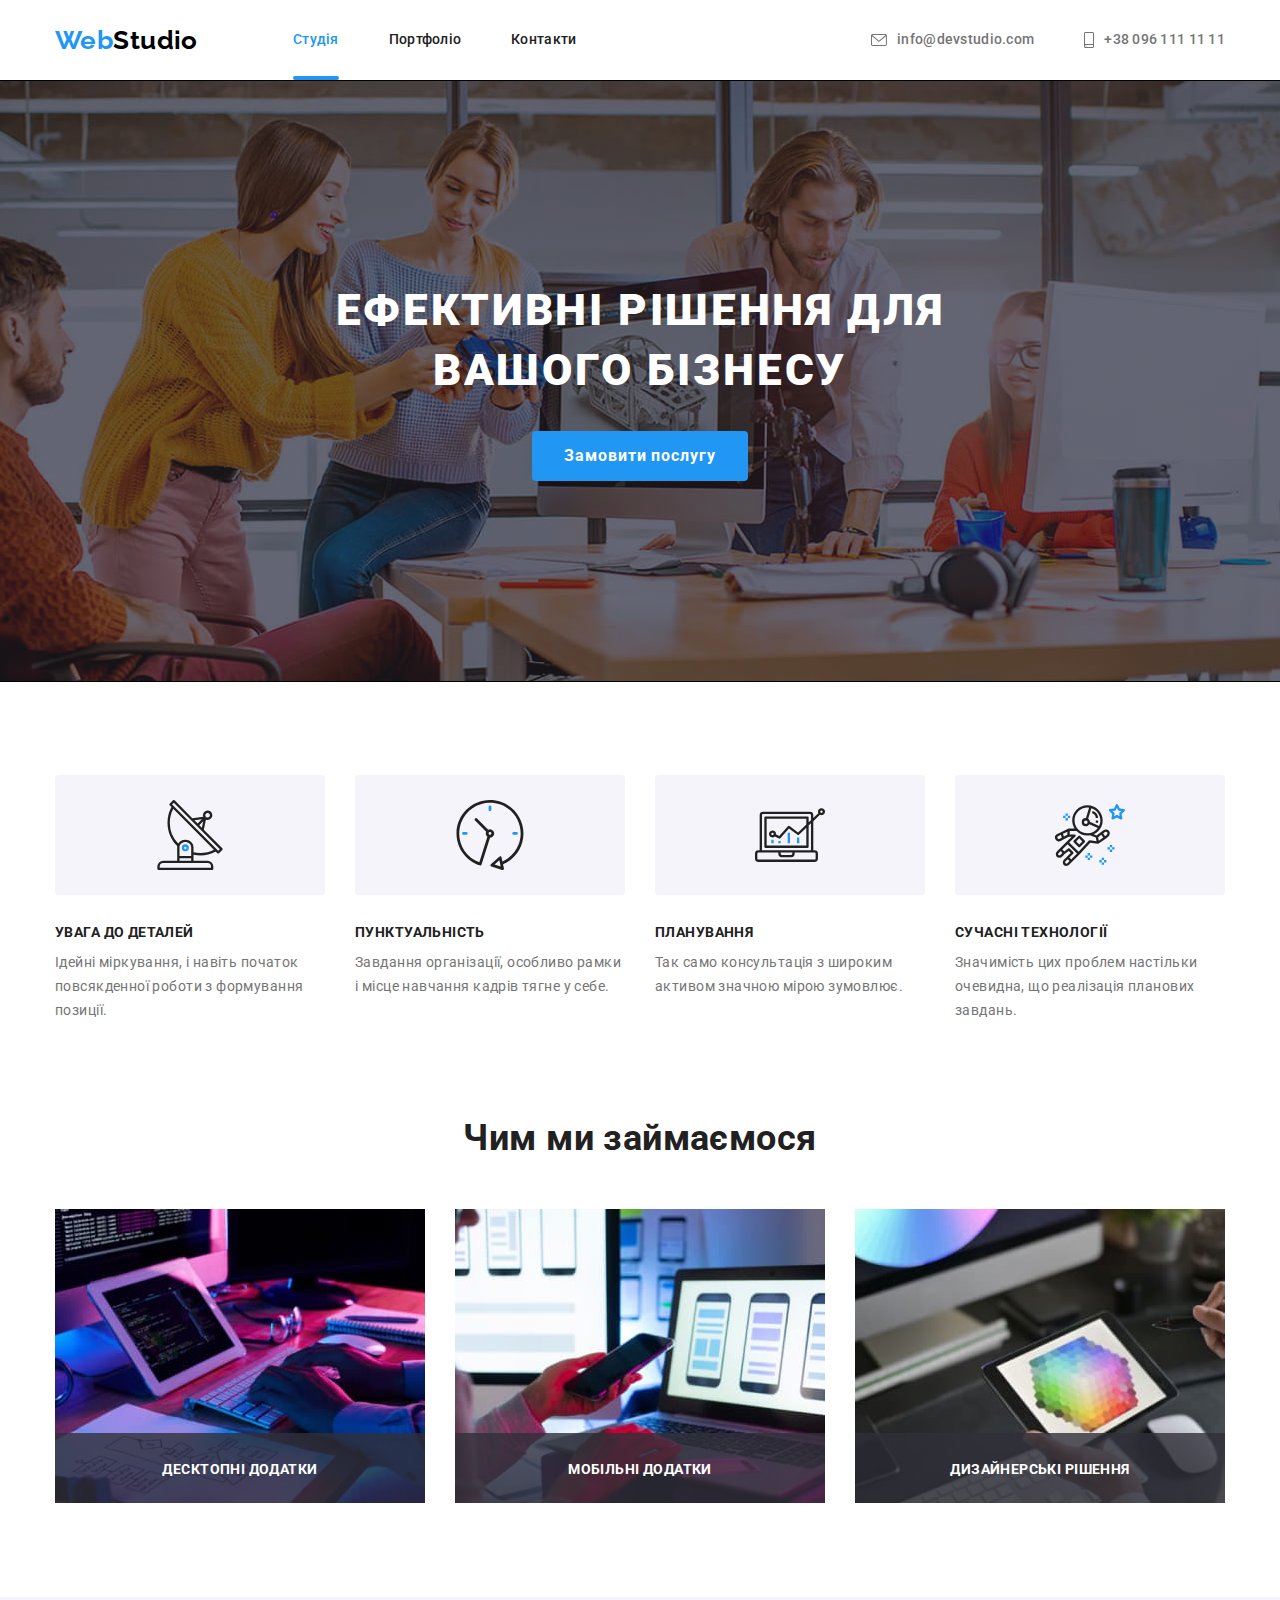
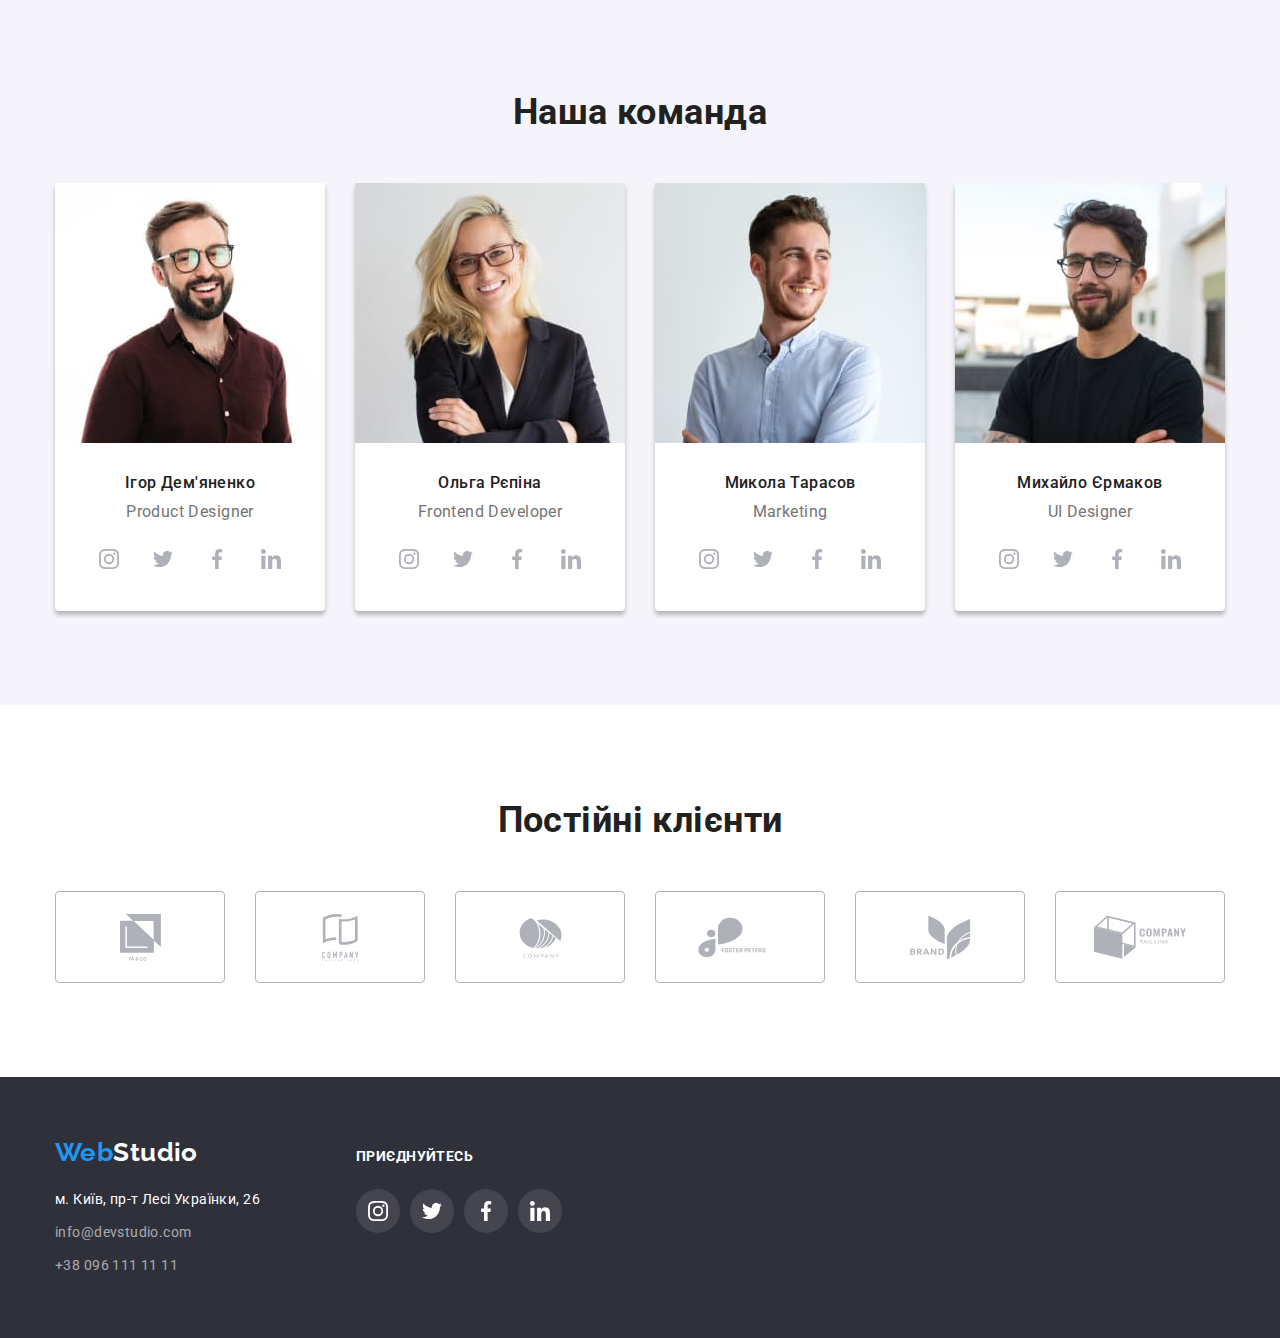
==== index.html @ d61163e3 "new work" ====
<!DOCTYPE html>
<html lang="en">
  <head>
    <meta charset="UTF-8" />
    <meta http-equiv="X-UA-Compatible" content="IE=edge" />
    <meta name="viewport" content="width=device-width, initial-scale=1.0" />
    <title>WebStudio</title>
    <link rel="preconnect" href="https://fonts.googleapis.com" />
    <link rel="preconnect" href="https://fonts.gstatic.com" crossorigin />
    <link
      href="https://fonts.googleapis.com/css2?family=Raleway:wght@700&family=Roboto:wght@400;500;700;900&display=swap"
      rel="stylesheet"
    />
    <link
      rel="stylesheet"
      href="https://cdnjs.cloudflare.com/ajax/libs/modern-normalize/1.1.0/modern-normalize.min.css"
    />
    <link rel="stylesheet" href="./css/styles.css" />
  </head>
  <body class="page">
    <header class="page-header section">
      <div class="container main-page">
        <nav class="main-page">
          <a href="./index.html" class="main-logo"
            >Web<span class="logo">Studio</span></a
          >
          <ul class="site-nav list">
            <li class="nav-item">
              <a href="./index.html" class="link current">Студія</a>
            </li>
            <li class="nav-item">
              <a href="./portfolio.html" class="link">Портфоліо</a>
            </li>
            <li class="nav-item"><a href="" class="link">Контакти</a></li>
          </ul>
        </nav>
        <ul class="nav__item list">
          <li class="nav-item">
            <a href="mailto:info@devstudio.com" class="link nav-hover">
              <svg class="icon-nav" width="16px" height="12px">
                <use href="./images/symbol-defs.svg#icon-envelope"></use></svg
              >info@devstudio.com</a
            >
          </li>
          <li class="nav-item">
            <a href="tel:+380961111111" class="link nav-hover"
              ><svg class="icon-nav" width="10px" height="16px">
                <use href="./images/symbol-defs.svg#icon-smartphone"></use>
              </svg>
              +38 096 111 11 11</a
            >
          </li>
        </ul>
      </div>
    </header>

    <main>
      <section class="decision section">
        <div class="container">
          <h1 class="decision-title list">
            Ефективні рішення для вашого бізнесу
          </h1>
          <button type="button" class="button" data-modal-open>
            Замовити послугу
          </button>
        </div>
        <div class="decision-backdrop is-hidden" data-modal>
          <div class="decision-modal">
            <button type="button" class="decision-btn" data-modal-close>
              <svg
                xmlns="http://www.w3.org/2000/svg"
                width="18"
                height="18"
                fill="none"
              >
                <path
                  fill="#000"
                  d="M15 4.108 13.892 3 9.5 7.392 5.108 3 4 4.108 8.392 8.5 4 12.892 5.108 14 9.5 9.608 13.892 14 15 12.892 10.608 8.5 15 4.108Z"
                />
              </svg>
            </button>
          </div>
        </div>
      </section>

      <section class="section features">
        <div class="container">
          <!--прихований заголовок-->
          <h2 class="features-none">Особливості</h2>
          <ul class="feat-list list">
            <li class="features-item">
              <div class="feat-for-svg">
                <svg class="for-svg">
                  <use href="./images/symbol-defs.svg#icon-antenna"></use>
                </svg>
              </div>
              <h3 class="title">УВАГА ДО ДЕТАЛЕЙ</h3>
              <p class="list">
                Ідейні міркування, і навіть початок повсякденної роботи з
                формування позиції.
              </p>
            </li>
            <li class="features-item">
              <div class="feat-for-svg">
                <svg width="70px" height="70px">
                  <use href="./images/symbol-defs.svg#icon-clock"></use>
                </svg>
              </div>
              <h3 class="title">ПУНКТУАЛЬНІСТЬ</h3>
              <p class="list">
                Завдання організації, особливо рамки і місце навчання кадрів
                тягне у себе.
              </p>
            </li>
            <li class="features-item">
              <div class="feat-for-svg">
                <svg width="70px" height="70px">
                  <use href="./images/symbol-defs.svg#icon-diagram"></use>
                </svg>
              </div>
              <h3 class="title">ПЛАНУВАННЯ</h3>
              <p class="list">
                Так само консультація з широким активом значною мірою зумовлює.
              </p>
            </li>
            <li class="features-item">
              <div class="feat-for-svg">
                <svg width="70px" height="70px">
                  <use href="./images/symbol-defs.svg#icon-astronaut"></use>
                </svg>
              </div>
              <h3 class="title">СУЧАСНІ ТЕХНОЛОГІЇ</h3>
              <p class="list">
                Значимість цих проблем настільки очевидна, що реалізація
                планових завдань.
              </p>
            </li>
          </ul>
        </div>
      </section>

      <section class="section">
        <div class="container">
          <h2 class="section-title">Чим ми займаємося</h2>
          <ul class="examples list">
            <li class="examples-item">
              <div class="examples-card">
                <img
                  class="block"
                  src="./images/projectdesign.jpg"
                  alt="верстка сайту на планшеті та комп'ютері"
                  width="370"
                />
                <div class="example-deskr">
                  <p class="example-texts list">десктопні додатки</p>
                </div>
              </div>
            </li>
            <li class="examples-item">
              <div class="examples-card">
                <img
                  class="block"
                  src="./images/adaptdesign.jpg"
                  alt="телефон та ноутбук з проєктом дизайну"
                  width="370"
                />
                <div class="example-deskr">
                  <p class="example-texts list">мобільні додатки</p>
                </div>
              </div>
            </li>
            <li class="examples-item">
              <div class="examples-card">
                <img
                  class="block"
                  src="./images/colorscheme.jpg"
                  alt="планшет з кольоровою гамою"
                  width="370"
                />
                <div class="example-deskr">
                  <p class="example-texts list">дизайнерські рішення</p>
                </div>
              </div>
            </li>
          </ul>
        </div>
      </section>

      <section class="section stuff">
        <div class="container">
          <h2 class="section-title">Наша команда</h2>
          <ul class="stuff-list list">
            <li class="stuff-element">
              <img
                class="block"
                src="./images/productdesigner.jpg"
                alt="Чоловік Product Designer"
                width="270"
              />
              <h3 class="team-member">Ігор Дем'яненко</h3>
              <p class="portfolio-card">Product Designer</p>
              <ul class="actions list">
                <li class="actions-item">
                  <a
                    href="#"
                    target="_blank"
                    rel="noreferrer noopener"
                    class="network"
                  >
                    <svg class="network-icon for-hover">
                      <use href="./images/symbol-defs.svg#icon-instagram"></use>
                    </svg>
                  </a>
                </li>
                <li class="actions-item">
                  <a
                    href="#"
                    target="_blank"
                    rel="noreferrer noopener"
                    class="network"
                  >
                    <svg class="network-icon for-hover">
                      <use href="./images/symbol-defs.svg#icon-twitter"></use>
                    </svg>
                  </a>
                </li>
                <li class="actions-item">
                  <a
                    href="#"
                    target="_blank"
                    rel="noreferrer noopener"
                    class="network"
                  >
                    <svg class="network-icon for-hover">
                      <use href="./images/symbol-defs.svg#icon-facebook"></use>
                    </svg>
                  </a>
                </li>
                <li class="actions-item">
                  <a
                    href="#"
                    target="_blank"
                    rel="noreferrer noopener"
                    class="network"
                  >
                    <svg class="network-icon for-hover">
                      <use href="./images/symbol-defs.svg#icon-linkedin"></use>
                    </svg>
                  </a>
                </li>
              </ul>
            </li>
            <li class="stuff-element">
              <img
                class="block"
                src="./images/frontenddeveloper.jpg"
                alt="Жінка Frontend Developer"
                width="270"
              />
              <h3 class="team-member">Ольга Рєпіна</h3>
              <p class="portfolio-card">Frontend Developer</p>
              <ul class="actions list">
                <li class="actions-item">
                  <a
                    href="#"
                    target="_blank"
                    rel="noreferrer noopener"
                    class="network"
                  >
                    <svg class="network-icon for-hover">
                      <use href="./images/symbol-defs.svg#icon-instagram"></use>
                    </svg>
                  </a>
                </li>
                <li class="actions-item">
                  <a
                    href="#"
                    target="_blank"
                    rel="noreferrer noopener"
                    class="network"
                  >
                    <svg class="network-icon for-hover">
                      <use href="./images/symbol-defs.svg#icon-twitter"></use>
                    </svg>
                  </a>
                </li>
                <li class="actions-item">
                  <a
                    href="#"
                    target="_blank"
                    rel="noreferrer noopener"
                    class="network"
                  >
                    <svg class="network-icon for-hover">
                      <use href="./images/symbol-defs.svg#icon-facebook"></use>
                    </svg>
                  </a>
                </li>
                <li class="actions-item">
                  <a
                    href="#"
                    target="_blank"
                    rel="noreferrer noopener"
                    class="network"
                  >
                    <svg class="network-icon for-hover">
                      <use href="./images/symbol-defs.svg#icon-linkedin"></use>
                    </svg>
                  </a>
                </li>
              </ul>
            </li>
            <li class="stuff-element">
              <img
                class="block"
                src="./images/marketing.jpg"
                alt="Чоловік Marketing"
                width="270"
              />
              <h3 class="team-member">Микола Тарасов</h3>
              <p class="portfolio-card">Marketing</p>
              <ul class="actions list">
                <li class="actions-item">
                  <a
                    href="#"
                    target="_blank"
                    rel="noreferrer noopener"
                    class="network"
                  >
                    <svg class="network-icon for-hover">
                      <use href="./images/symbol-defs.svg#icon-instagram"></use>
                    </svg>
                  </a>
                </li>
                <li class="actions-item">
                  <a
                    href="#"
                    target="_blank"
                    rel="noreferrer noopener"
                    class="network"
                  >
                    <svg class="network-icon for-hover">
                      <use href="./images/symbol-defs.svg#icon-twitter"></use>
                    </svg>
                  </a>
                </li>
                <li class="actions-item">
                  <a
                    href="#"
                    target="_blank"
                    rel="noreferrer noopener"
                    class="network"
                  >
                    <svg class="network-icon for-hover">
                      <use href="./images/symbol-defs.svg#icon-facebook"></use>
                    </svg>
                  </a>
                </li>
                <li class="actions-item">
                  <a
                    href="#"
                    target="_blank"
                    rel="noreferrer noopener"
                    class="network"
                  >
                    <svg class="network-icon for-hover">
                      <use href="./images/symbol-defs.svg#icon-linkedin"></use>
                    </svg>
                  </a>
                </li>
              </ul>
            </li>
            <li class="stuff-element">
              <img
                class="block"
                src="./images/designer.jpg"
                alt="Чоловік UI Designer"
                width="270"
              />
              <h3 class="team-member">Михайло Єрмаков</h3>
              <p class="portfolio-card">UI Designer</p>
              <ul class="actions list">
                <li class="actions-item">
                  <a
                    href="#"
                    target="_blank"
                    rel="noreferrer noopener"
                    class="network"
                  >
                    <svg class="network-icon for-hover">
                      <use href="./images/symbol-defs.svg#icon-instagram"></use>
                    </svg>
                  </a>
                </li>
                <li class="actions-item">
                  <a
                    href="#"
                    target="_blank"
                    rel="noreferrer noopener"
                    class="network"
                  >
                    <svg class="network-icon for-hover">
                      <use href="./images/symbol-defs.svg#icon-twitter"></use>
                    </svg>
                  </a>
                </li>
                <li class="actions-item">
                  <a
                    href="#"
                    target="_blank"
                    rel="noreferrer noopener"
                    class="network"
                  >
                    <svg class="network-icon for-hover">
                      <use href="./images/symbol-defs.svg#icon-facebook"></use>
                    </svg>
                  </a>
                </li>
                <li class="actions-item">
                  <a
                    href="#"
                    target="_blank"
                    rel="noreferrer noopener"
                    class="network"
                  >
                    <svg class="network-icon for-hover">
                      <use href="./images/symbol-defs.svg#icon-linkedin"></use>
                    </svg>
                  </a>
                </li>
              </ul>
            </li>
          </ul>
        </div>
      </section>

      <section class="section">
        <div class="container">
          <h2 class="section-title">Постійні клієнти</h2>
          <ul class="customers list">
            <li class="logo-item">
              <a
                href="#"
                target="_blank"
                rel="noreferrer noopener"
                class="link-customers"
              >
                <svg class="link-logo clients-hover" width="41" height="47">
                  <use href="./images/symbol-defs.svg#icon-yaandco"></use>
                </svg>
              </a>
            </li>
            <li class="logo-item">
              <a
                href="#"
                target="_blank"
                rel="noreferrer noopener"
                class="link-customers"
              >
                <svg class="link-logo clients-hover" width="41" height="47">
                  <use href="./images/symbol-defs.svg#icon-taglinehere"></use>
                </svg>
              </a>
            </li>
            <li class="logo-item">
              <a
                href="#"
                target="_blank"
                rel="noreferrer noopener"
                class="link-customers"
              >
                <svg class="link-logo clients-hover" width="43" height="41">
                  <use href="./images/symbol-defs.svg#icon-company"></use>
                </svg>
              </a>
            </li>
            <li class="logo-item">
              <a
                href="#"
                target="_blank"
                rel="noreferrer noopener"
                class="link-customers"
              >
                <svg class="link-logo clients-hover" width="84" height="41">
                  <use href="./images/symbol-defs.svg#icon-fosterpeters"></use>
                </svg>
              </a>
            </li>
            <li class="logo-item">
              <a
                href="#"
                target="_blank"
                rel="noreferrer noopener"
                class="link-customers"
              >
                <svg class="link-logo clients-hover" width="63" height="45">
                  <use href="./images/symbol-defs.svg#icon-brand"></use>
                </svg>
              </a>
            </li>
            <li class="logo-item">
              <a
                href="#"
                target="_blank"
                rel="noreferrer noopener"
                class="link-customers"
              >
                <svg class="link-logo clients-hover" width="94" height="44">
                  <use href="./images/symbol-defs.svg#icon-taglinecomp"></use>
                </svg>
              </a>
            </li>
          </ul>
        </div>
      </section>
    </main>

    <footer class="footer">
      <div class="container">
        <div class="footer-logo list">
          <div class="first-footer list">
            <div class="for-logotype">
              <a href="./index.html" class="main-logo foot-logo"
                >Web<span class="logo-footer">Studio</span></a
              >
            </div>
            <address>
              <ul class="last list">
                <li>
                  <a
                    href="https://goo.gl/maps/czEhLgPn86faWdk38"
                    target="_blank"
                    rel="noopener noreferrer"
                    class="footer-item"
                    >м. Київ, пр-т Лесі Українки, 26</a
                  >
                </li>
                <li>
                  <a href="mailto:info@devstudio.com" class="footer-address"
                    >info@devstudio.com</a
                  >
                </li>
                <li>
                  <a href="tel:+380961111111" class="footer-address"
                    >+38 096 111 11 11</a
                  >
                </li>
              </ul>
            </address>
          </div>
          <div class="join-us">
            <p class="join-in">приєднуйтесь</p>
            <ul class="footer-join list">
              <li class="actions-item">
                <a
                  href="#"
                  target="_blank"
                  rel="noreferrer noopener"
                  class="link-footer foot-hover"
                >
                  <svg class="network-icon">
                    <use href="./images/symbol-defs.svg#icon-instagram"></use>
                  </svg>
                </a>
              </li>
              <li class="actions-item">
                <a
                  href="#"
                  target="_blank"
                  rel="noreferrer noopener"
                  class="link-footer foot-hover"
                >
                  <svg class="network-icon">
                    <use href="./images/symbol-defs.svg#icon-twitter"></use>
                  </svg>
                </a>
              </li>
              <li class="actions-item">
                <a
                  href="#"
                  target="_blank"
                  rel="noreferrer noopener"
                  class="link-footer foot-hover"
                >
                  <svg class="network-icon">
                    <use href="./images/symbol-defs.svg#icon-facebook"></use>
                  </svg>
                </a>
              </li>
              <li class="actions-item">
                <a
                  href="#"
                  target="_blank"
                  rel="noreferrer noopener"
                  class="link-footer foot-hover"
                >
                  <svg class="network-icon">
                    <use href="./images/symbol-defs.svg#icon-linkedin"></use>
                  </svg>
                </a>
              </li>
            </ul>
          </div>
        </div>
      </div>
    </footer>
    <script src="./js/modal.js"></script>
  </body>
</html>
---- css/styles.css ----
/*колір основного тексту #757575 */
/*колір другорядного тесту #212121 */
/*білий #FFFFFF */
/*акцент синій #2196F3 */
/*імейл і номер в футері: color: rgba(255, 255, 255, 0.6);*/
/*колір основного фону #FFFFFF */
/*колір другорядного фону #F5F4FA */
/*колір сірого фону #2F303A */

:root {
    --primary-text-color: #757575;
    --title-text-color: #212121;
    --accent-color: #2196F3;
    --white-color: #FFFFFF;
    --adrress-color: rgba(255, 255, 255, 0.6);
    --tittle-background-color: #F5F4FA;
    --grey-background: #2F303A;
    --new-bgr: rgba(196, 196, 196, 1);

    --timing-function: cubic-bezier(0.4, 0, 0.2, 1);
    } 


.page {

    color: var(--primary-text-color);
    background-color: var(--white-color);
    font-family: Roboto, sans-serif;
    font-size: 14px;
    line-height: 1.71;
    letter-spacing: 0.03em;
}

.section {
    padding-bottom: 94px;
    padding-top: 94px;
}

.page-header {
    padding: 0;
    border-bottom: 1px solid rgba(236, 236, 236, 1)
}

.list {
    list-style: none;
    margin: 0;
    padding: 0;
}

.block {
    display: block;
}

/* site-nav */

.main-page {
    display: flex;
    align-items: center;
}

.logo {
    color: black;
    font-family: Raleway;
    font-weight: 700;
    font-size: 26px;
    line-height: 1.19;
}

.container {
    margin-left: auto;
    margin-right: auto;
    width: 1200px;
    padding-left: 15px;
    padding-right: 15px;
}

.site-nav {
    display: flex;
    margin-left: 93px;
}

.site-nav .nav-item + .nav-item {
    margin-left: 50px;
}

.site-nav .link {
    display: block;
    padding-top: 32px;
    padding-bottom: 32px;
    color: var(--title-text-color);
    font-weight: 500;
    line-height: 1.14;
    letter-spacing: 0.02em;
    text-decoration: none;
    position: relative;

    transition-property: color;
    transition-duration: 250ms;
    transition-timing-function: var(--timing-function);
}

.site-nav .link:hover, 
.site-nav .link:focus {
    color: var(--accent-color);
}

.site-nav .link.current {
    color: var(--accent-color);
}

.nav__item {
    display: flex;
    margin-left: auto;
}

.nav__item .nav-item + .nav-item {
    margin-left: 50px;
}

.nav__item .link {
    display: flex;
    align-items: center;
    padding-top: 32px;
    padding-bottom: 32px;
    color: var(--primary-text-color);
    font-weight: 500;
    line-height: 1.14;
    letter-spacing: 0.02em;
    text-decoration: none;
}

.nav__item .nav-hover {
    fill: #757575;

    transition-property: fill, color;
    transition-duration: 250ms;
    transition-timing-function: cubic-bezier(0.4, 0, 0.2, 1);
}

.nav__item .nav-hover:hover,
.nav__item .nav-hover:focus {
    fill: #2196F3;
}

.nav-item > .link.current::after {
    position: absolute;
    content: "";
    display: block;
    width: 100%;
    height: 4px;
    background-color: var(--accent-color);
    left: 0;
    bottom: 0;
    border-radius: 2px;
}

.icon-nav {
    display: inline-block;
    margin-right: 10px;
}

.nav__item .link:hover,
.nav__item .link:focus {
    color: var(--accent-color);
}

/* decision hero */

.decision {
    height: 600px;
    padding-top: 200px;
    padding-bottom: 200px;
    margin-left: auto;
    margin-right: auto;
    box-sizing: border-box;
    text-align: center;
    background-color: var(--new-bgr);
    background-image: linear-gradient(to right,
    rgba(47, 48, 58, 0.4),
    rgba(47, 48, 58, 0.4)), url(../images/newbgr.jpg);
    background-repeat: no-repeat;
    background-position: center;
    outline: 1px solid #000000;
}

.decision-title {
    margin-bottom: 30px;
    margin-left: auto;
    margin-right: auto;
    width: 696px;
    color: var(--white-color);
    font-weight: 900;
    font-size: 44px;
    line-height: 1.36;
    letter-spacing: 0.06em;
    text-transform: uppercase;
}

.decision-backdrop {
    position: fixed;
    top: 0;
    left: 0;
    width: 100%;
    height: 100%;
    background-color: rgba(0, 0, 0, 0.2);
    transition-property: opacity, transform;
    transition-duration: 500ms;
    transition-timing-function: cubic-bezier(0.4, 0, 0.2, 1);
}

.is-hidden {
    visibility: hidden;
    opacity: 0;
    pointer-events: none;
}

.decision-modal {
    top: 50%;
    left: 50%;
    transform: translate(-50%, -50%);
    height: 581px;
    width: 521px;
    background-color: var(--white-color);
    box-shadow: 0px 1px 3px rgba(0, 0, 0, 0.12), 0px 1px 1px rgba(0, 0, 0, 0.14), 0px 2px 1px rgba(0, 0, 0, 0.2);
    border-radius: 4px;
    position: absolute;
    transition-property: revert;
    transition-duration: 250ms;
    transition-timing-function: cubic-bezier(0.4, 0, 0.2, 1);
}

.decision-btn {
    position: absolute;
    display: flex;
    align-items: center;
    justify-content: center;
    padding: 0;
    width: 30px;
    height: 30px;
    right: 8px;
    top: 8px;
    background-color: var(--white-color);
    border: 1px solid rgba(0, 0, 0, 0.1);
    border-radius: 50%;
    cursor: pointer;
}

/* features */

.features-none {
    display: none;
}

.features {
    padding-bottom: 0;
}

.feat-list {
    display: flex;
    align-items: baseline;
    flex-wrap: wrap;
    justify-content: space-between;
}

.features-item {
    width: 270px;
}

.feat-for-svg {
    display: flex;
    align-items: center;
    justify-content: center;
    width: 270px;
    height: 120px;
    margin-bottom: 30px;
    border-radius: 4px;
    background-color: var(--tittle-background-color);
}

.for-svg {
    width: 70px;
    height: 70px;
}

.features-none {
    margin: 0;
}

.title {
    margin-top: 0;
    margin-bottom: 10px;
}

.features .title {
    margin-bottom: 10px;
    color: var(--title-text-color);
    font-size: 14px;
    line-height: 1.14;
    font-weight: 700;
}

/* section examples*/

.examples {
    display: flex;
    align-items: center;
    flex-wrap: wrap;
    justify-content: space-between;
}

.section-title {
    margin-top: 0;
    margin-bottom: 50px;
    color: var(--title-text-color);
    font-weight: 700;
    font-size: 36px;
    line-height: 1.17;
    text-align: center;
}

.examples-card {
    position: relative;
}

.example-deskr {
    position: absolute;
    bottom: 0;
    width: 370px;
    height: 70px;
    background-color: rgba(47, 48, 58, 0.8);
}

.example-texts {
    max-height: 16px;
    font-weight: 700;
    line-height: 1,1;
    text-align: center;
    text-transform: uppercase;
    color: #FFFFFF;
    margin-top: 25px;
    margin-bottom: 29px;
}


/* stuff */

.stuff {
    margin-bottom: 0;
    padding-top: 94px;
    background-color: var(--tittle-background-color);
}

.stuff-list {
    display: flex;
    align-items: center;
    flex-wrap: wrap;
    justify-content: space-between
}

.stuff-element {
    width: 270px;
    background: var(--white-color);
    border-radius: 0px 0px 4px 4px;
    box-shadow: 0px 4px 4px rgba(0, 0, 0, 0.25);
}

.actions {
    display: flex;
    align-items: center;
    justify-content: center;
    margin-bottom: 30px;
    width: 206px;
    margin-right: auto;
    margin-left: auto;
}

.actions-item {
    margin-right: 10px;
    width: 44px;
    height: 44px;
}

.actions-item:last-child {
    margin-right: 0;
  }

.network {
    display: flex;
    align-items: center;
    justify-content: center;
    width: 44px;
    height: 44px;
    padding: 0;
    border: none;
    border-radius: 50%;
    color: #AFB1B8;
    background-color: var(--white-color);
    transition-property: background-color;
    transition-duration: 250ms;
    transition-timing-function: cubic-bezier(0.4, 0, 0.2, 1);
}

.for-hover {
    fill: #AFB1B8;

    transition-property: fill;
    transition-duration: 250ms;
    transition-timing-function: cubic-bezier(0.4, 0, 0.2, 1);
}

.network:hover .for-hover,
.network:focus .for-hover {
    fill: var(--white-color);
}

.network-icon {
    display: flex;
    justify-content: center;
    width: 20px;
    height: 20px;
    cursor: pointer;
}

.network:hover,
.network:focus {
    background-color: var(--accent-color);
}

.actions-item {
    display: flex;
}

/* button */

.button {
    display: inline-block;
    border: none;
    border-radius: 4px;
    padding: 10px 32px;
    color: var(--white-color);
    min-width: 216px;
    height: 50px;
    background-color: var(--accent-color);
    font-family: inherit;
    font-weight: 700;
    font-size: 16px;
    line-height: 1.87;
    letter-spacing: 0.06em;
}

.button:active {
    background-color: rgba(24, 140, 232, 1);
}

/* team */

.team-member {
    margin: 0;
    margin-top: 30px;
    margin-bottom: 10px;
    color: var(--title-text-color);
    font-weight: 500;
    font-size: 16px;
    line-height: 1.19;
    text-align: center;
}

.portfolio-card {
    margin: 0;
    margin-bottom: 16px;
    font-size: 16px;
    line-height: 1.19;
    text-align: center;
}

.text {
    margin: 0;
    padding-bottom: 20px;
    padding-left: 24px;
    font-size: 16px;
    line-height: 1.9;
    color: var(--primary-text-color);
}

/* Regular customers */

.customers {
    display: inline-flex;
    margin: auto;
}

.logo-item {
    width: 170px;
    height: 92px;
    margin-left: 30px;
}

.logo-item:first-child {
    margin-left: 0;
}

.link-logo {
    cursor: pointer;
    
}

.link-customers {
    display: flex;
    align-items: center;
    justify-content: center;
    width: 170px;
    height: 92px;
    padding: 0;
    border: 1px solid rgba(175, 177, 184, 1);
    border-radius: 4px;
    background-color: var(--white-color);

    transition-property: border-color;
    transition-duration: 250ms;
    transition-timing-function: cubic-bezier(0.4, 0, 0.2, 1);
}

.clients-hover {
    fill: #AFB1B8;

    transition-property: fill;
    transition-duration: 250ms;
    transition-timing-function: cubic-bezier(0.4, 0, 0.2, 1);
}

.link-customers:hover .clients-hover,
.link-customers:focus .clients-hover {
    fill: var(--accent-color);
}

.link-customers:hover,
.link-customers:focus {
    border-color: var(--accent-color);
}

/* Portfolio - filters */

.portfolio {
    padding-top: 94px;
}

.hero {
    margin-top: 0;
    margin-bottom: 0;
}

.filter {
    display: flex;
    justify-content: center;
    margin-bottom: 50px;
}

.filter-item:not(:last-child) {
    margin-right: 8px;
}

.filter-item {
    display: block;
}

.filter-button {
    display: block;
    border-radius: 4px;
    padding: 6px 22px;
    border: none;
    color: var(--title-text-color);
    background-color: #F5F4FA;
    font-family: inherit;
    cursor: pointer;
    font-weight: 500;
    font-size: 16px;
    line-height: 1.63;

    transition-property: color, background-color, border-color;
    transition-duration: 250ms;
    transition-timing-function: cubic-bezier(0.4, 0, 0.2, 1);
}

.large {
    padding: 6px 25px;
    min-width: 73px;
}

.filter .filter-button:hover, 
.filter .filter-button:focus {
    color: var(--white-color);
    background-color: var(--accent-color);
    box-shadow: 0px 4px 4px 0px rgba(0, 0, 0, 0.25);
}

/* Portfolio - apps */

.apps {
    display: flex;
    flex-wrap: wrap;
}

.apps-element {
    margin-right: 30px;
    margin-bottom: 30px;
    width: 370px;
}

.apps-image {
    position: relative;
    overflow: hidden;
}

.apps-overlay {
    position: absolute;
    top: 100%;
    left: 0;
    width: 100%;
    height: 100%;
    color: var(--white-color);
    background-color: rgba(33, 150, 243, 0.9);
    opacity: 0;
    transition-property: opacity, transform;
    transition-duration: 250ms;
    transition-timing-function: cubic-bezier(0.4, 0, 0.2, 1);
}

.apps-overlay > p {
    margin: 0;
    padding: 63px 24px;
    text-align: left;
    font-size: 18px;
    line-height: 1.56;
}

.apps-deskr {
    border-bottom: 1px solid rgba(238, 238, 238, 1);
    border-right: 1px solid rgba(238, 238, 238, 1);
    border-left: 1px solid rgba(238, 238, 238, 1);
}

.shadow {
    transition-property: box-shadow;
    transition-duration: 250ms;
    transition-timing-function: cubic-bezier(0.4, 0, 0.2, 1);
    display: block;
    text-decoration: none
}

.shadow:hover .apps-overlay,
.shadow:focus .apps-overlay {
    opacity: 1;
    transform: translateY(-294px);

}

.shadow:hover,
.shadow:focus {
    box-shadow: 0px 4px 4px 0px rgba(0, 0, 0, 0.25);
}

.apps-element:nth-child(3n) {
    margin-right: 0;
}

.apps-element:nth-last-child(-n + 3) {
    margin-bottom: 0;
}

.apps-member {
    margin: 0;
    padding-top: 30px;
    margin-bottom: 4px;
    padding-left: 24px;
    color: var(--title-text-color);
    font-weight: 500;
    font-size: 16px;
    line-height: 1.19;
} 

.name {
    padding-top: 20px;
    font-weight: 700;
    font-size: 18px;
    line-height: 2;
    letter-spacing: 0.06em;
}

/* Footer */

.footer {
   background-color: var(--grey-background);
   padding-top: 60px;
   padding-bottom: 60px;
}

.first-footer {
    width: 231px;
}

.footer-item {
    transition-property: color;
    transition-duration: 250ms;
    transition-timing-function: cubic-bezier(0.4, 0, 0.2, 1);
    
    color: var(--white-color);
    font-style: normal;
    text-decoration: none;
}

.footer .footer-item:hover, 
.footer .footer-item:focus {
    color: var(--accent-color);
}

.footer-address {
    transition-property: color;
    transition-duration: 250ms;
    transition-timing-function: cubic-bezier(0.4, 0, 0.2, 1);
    
    color: rgba(255, 255, 255, 0.6);
    font-style: normal;
    text-decoration: none;
}

.footer .footer-address:hover, 
.footer .footer-address:focus {
    color: var(--accent-color);
}

.for-logotype {
    width: 145px;
}

.main-logo {
    display: block;
    width: 145px;
    text-decoration: none;
    margin: 0;
    color: var(--accent-color);
    font-family: Raleway;
    font-weight: 700;
    font-size: 26px;
    line-height: 1.19;
}

.logo-footer {
    margin: 0;
    margin-bottom: 20px;
    color: var(--white-color);
    font-family: Raleway;
    font-weight: 700;
    font-size: 26px;
    line-height: 1.19;
}

.foot-logo {
   margin-bottom: 20px; 
}

.last > li {
    margin-bottom: 9px;
} 

.last > li:last-child {
    margin-bottom: 0;
}

.footer-logo {
    display: inline-flex;
    align-items: baseline;
}

.link-footer {
    display: flex;
    align-items: center;
    justify-content: center;
    width: 44px;
    height: 44px;
    padding: 0;
    border: none;
    border-radius: 50%;
    fill: #FFF;
    background-color: rgba(255, 255, 255, 0.1);

    transition-property: background-color;
    transition-duration: 250ms;
    transition-timing-function: cubic-bezier(0.4, 0, 0.2, 1);
}

.foot-hover:hover,
.foot-hover:focus {
    background-color: var(--accent-color);
}

.join-in {
    margin: 0;
    margin-bottom: 20px;
    color: var(--white-color);
    font-weight: 700;
    text-transform: uppercase;
}

.join-us {
    margin-left: 70px;
}

.footer-join {
    display: inline-flex;
    margin: auto;
}
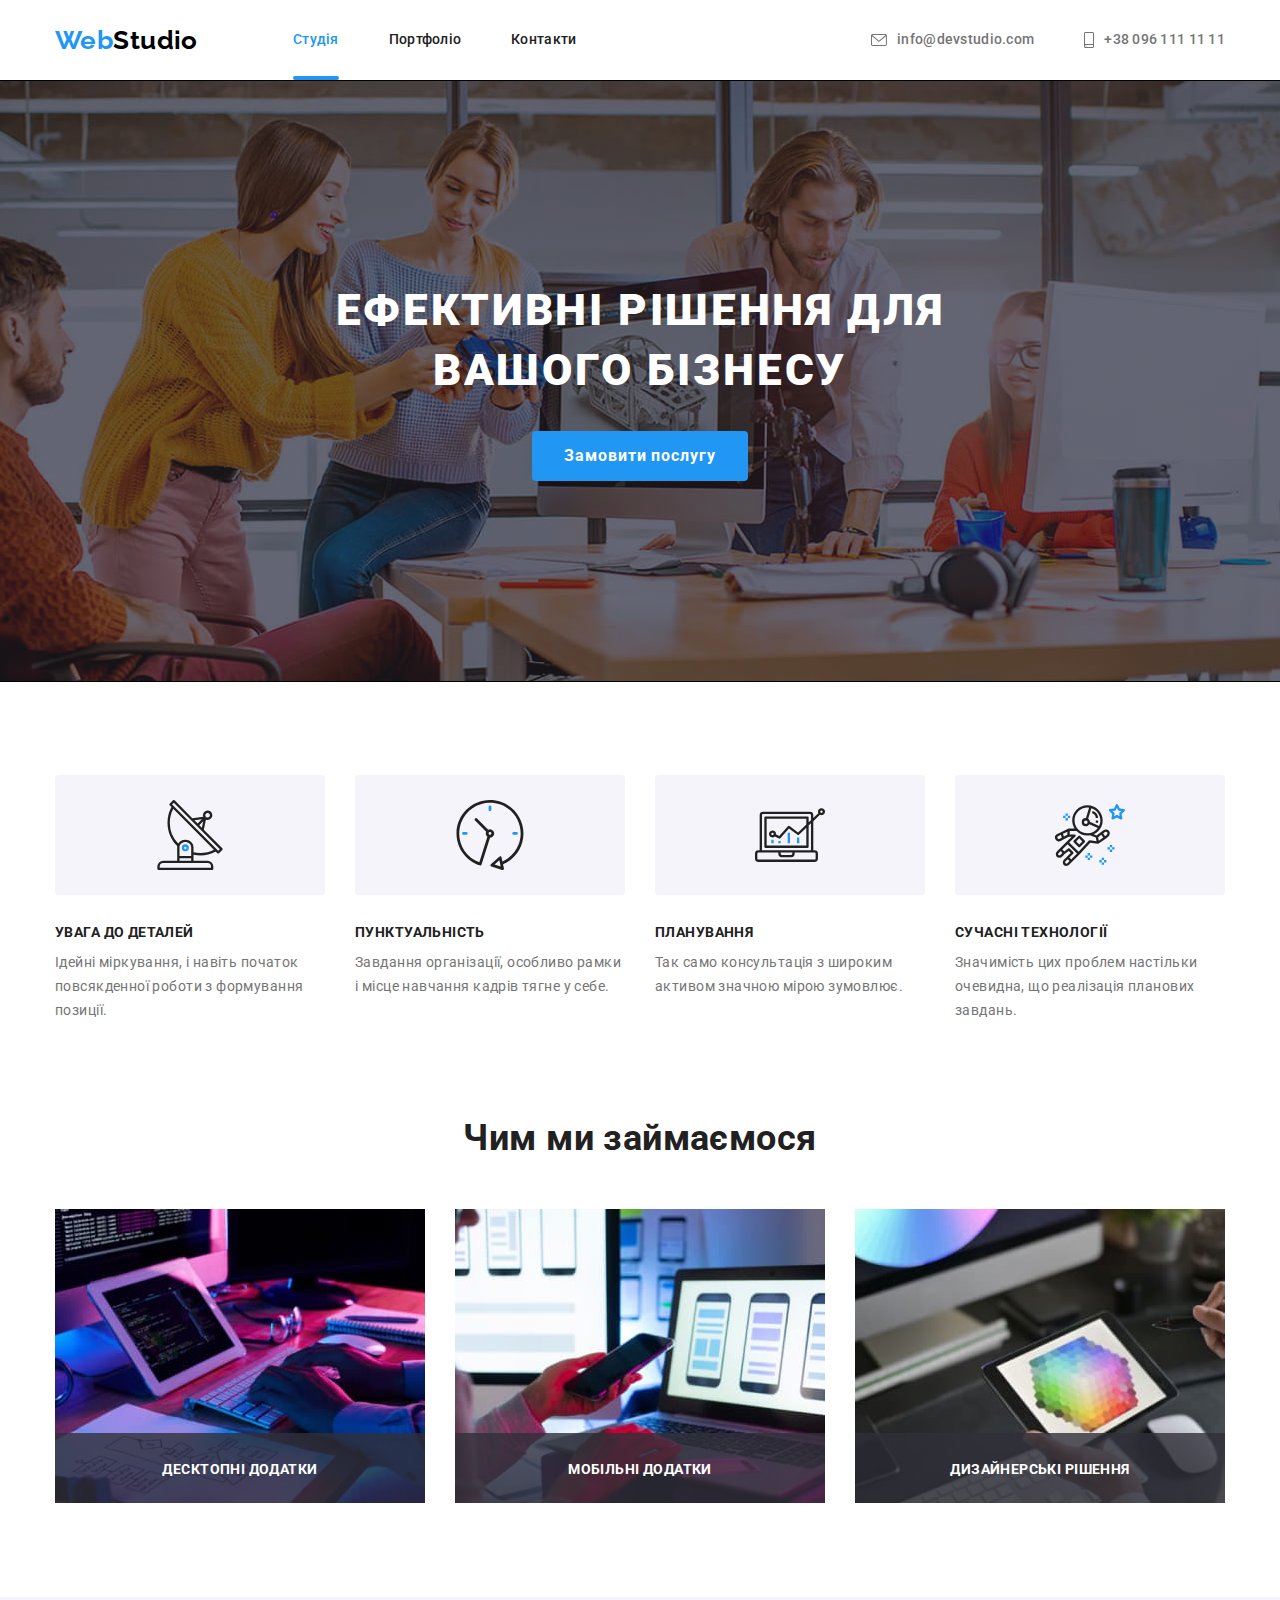
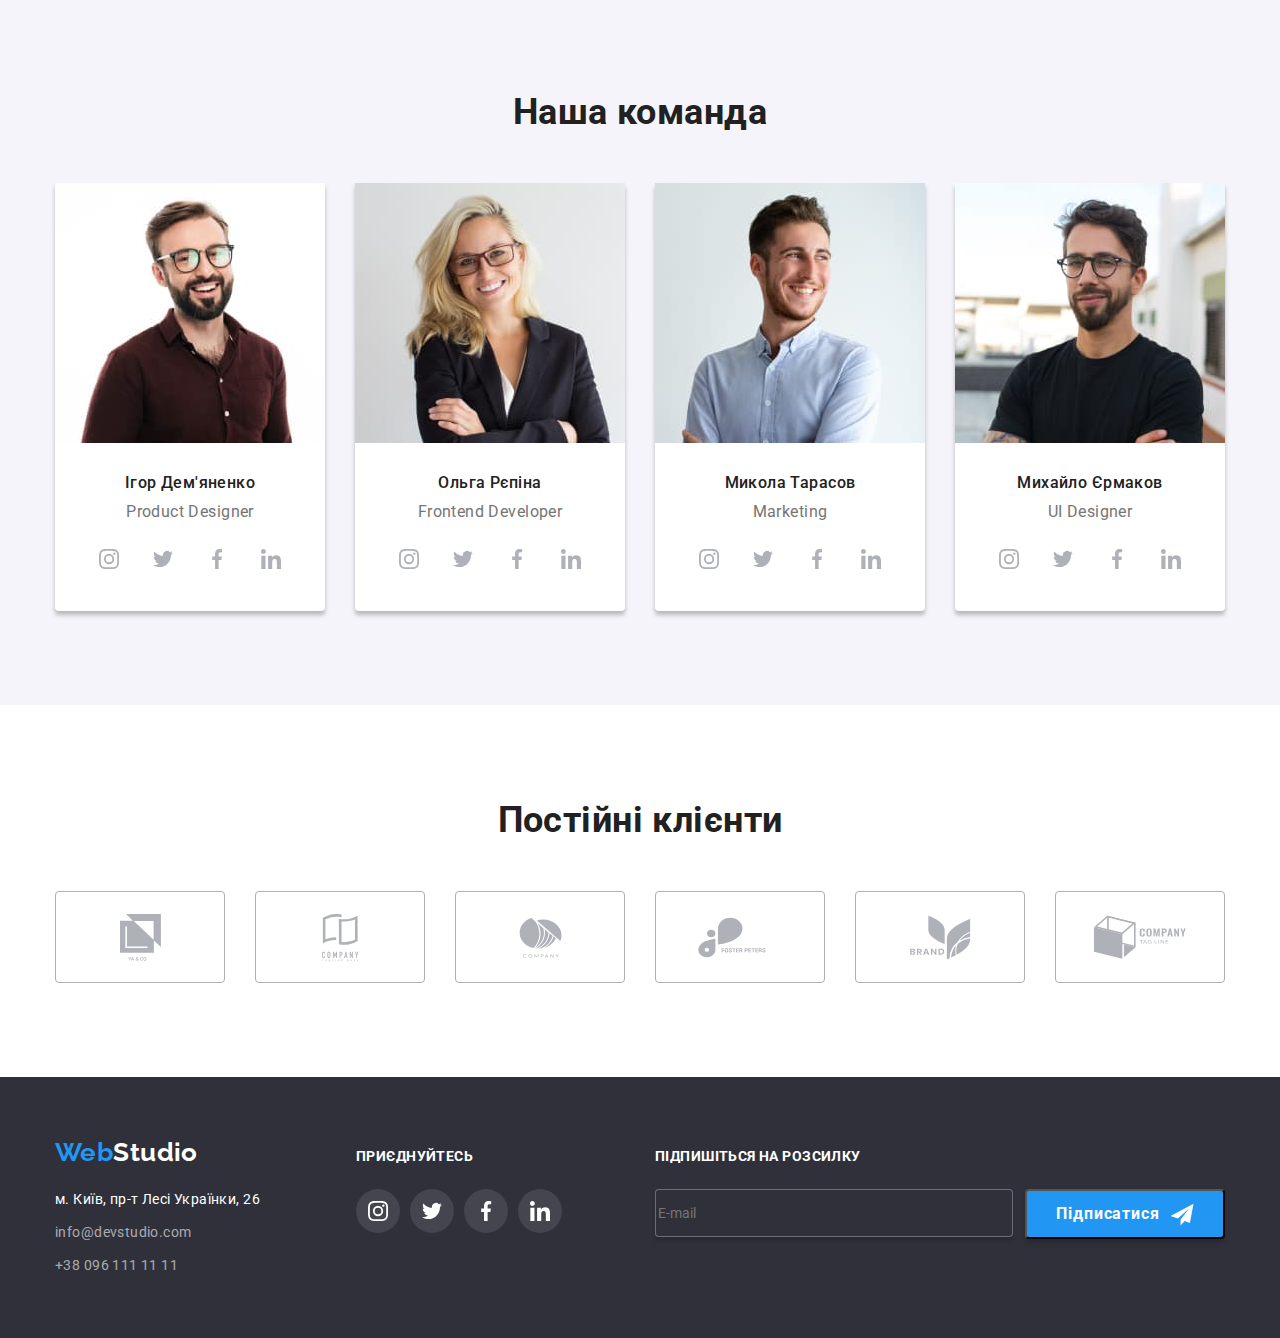
==== commit 1206bdaa: "first part" ====
--- a/index.html
+++ b/index.html
@@ -66,19 +66,51 @@
         </div>
         <div class="decision-backdrop is-hidden" data-modal>
           <div class="decision-modal">
-            <button type="button" class="decision-btn" data-modal-close>
-              <svg
-                xmlns="http://www.w3.org/2000/svg"
-                width="18"
-                height="18"
-                fill="none"
-              >
-                <path
-                  fill="#000"
-                  d="M15 4.108 13.892 3 9.5 7.392 5.108 3 4 4.108 8.392 8.5 4 12.892 5.108 14 9.5 9.608 13.892 14 15 12.892 10.608 8.5 15 4.108Z"
-                />
-              </svg>
-            </button>
+            <form class="form-decision">
+              <button type="button" class="decision-btn" data-modal-close>
+                <svg class="decision-cross">
+                  <use href="./images/symbol-defs.svg#icon-cross"></use>
+                </svg>
+              </button>
+              <h2 class="modal-title list">
+                Залиште свої дані, ми вам передзвонимо
+              </h2>
+              <div class="form-main">
+                <div class="modal-field">
+                  <label>Ім'я</label>
+                  <input type="text" name="username" />
+                </div>
+                <div class="modal-field">
+                  <label>Телефон</label>
+                  <input type="tel" name="phone_number" />
+                </div>
+                <div class="modal-field">
+                  <label>Пошта</label>
+                  <input type="email" name="email" />
+                </div>
+                <div class="modal-field">
+                  <label for="comment"> Коментар</label>
+                  <textarea
+                    name="comment"
+                    rows="5"
+                    placeholder="Введіть текст"
+                    id="comment"
+                  ></textarea>
+                </div>
+              </div>
+
+              <input
+                type="checkbox"
+                name="agreement"
+                value="agreement"
+                id="agreement"
+              />
+              <label for="agreement"
+                >Погоджуюся з розсилкою та приймаю Умови договору</label
+              >
+
+              <button type="submit">Відправити</button>
+            </form>
           </div>
         </div>
       </section>
@@ -601,6 +633,26 @@
               </li>
             </ul>
           </div>
+          <div class="footer-form">
+            <form>
+              <legend class="join-in">Підпишіться на розсилку</legend>
+              <div class="footer-field">
+                <label for="email"></label>
+                <input
+                  type="email"
+                  name="email"
+                  placeholder="E-mail"
+                  id="email"
+                />
+                <button type="submit" class="footer-btn">
+                  Підписатися
+                  <svg class="footer-icon">
+                    <use href="./images/symbol-defs.svg#icon-iconsend"></use>
+                  </svg>
+                </button>
+              </div>
+            </form>
+          </div>
         </div>
       </div>
     </footer>
--- a/css/styles.css
+++ b/css/styles.css
@@ -215,11 +215,14 @@
 }
 
 .decision-modal {
+    display: flex;
+    align-items: center;
+    justify-content: center;
     top: 50%;
     left: 50%;
     transform: translate(-50%, -50%);
     height: 581px;
-    width: 521px;
+    width: 528px;
     background-color: var(--white-color);
     box-shadow: 0px 1px 3px rgba(0, 0, 0, 0.12), 0px 1px 1px rgba(0, 0, 0, 0.14), 0px 2px 1px rgba(0, 0, 0, 0.2);
     border-radius: 4px;
@@ -227,6 +230,16 @@
     transition-property: revert;
     transition-duration: 250ms;
     transition-timing-function: cubic-bezier(0.4, 0, 0.2, 1);
+}
+
+.modal-title {
+    margin-top: 2px;
+    margin-bottom: 12px;
+    font-weight: 700;
+    font-size: 20px;
+    line-height: 1,15;
+    text-align: center;
+    color: #212121;
 }
 
 .decision-btn {
@@ -243,6 +256,50 @@
     border: 1px solid rgba(0, 0, 0, 0.1);
     border-radius: 50%;
     cursor: pointer;
+}
+
+.decision-cross {
+    width: 18px;
+    height: 18px;
+    fill: #000000;
+
+    transition-property: fill;
+    transition-duration: 250ms;
+    transition-timing-function: cubic-bezier(0.4, 0, 0.2, 1);
+}
+
+.decision-btn:hover .decision-cross,
+.decision-btn:focus .decision-cross {
+    fill: var(--accent-color);
+}
+
+.form-main {
+    padding-right: 40px;
+    padding-left: 40px;
+}
+
+.modal-field {
+    display: flex;
+    flex-direction: column;
+    text-align: left;
+    padding-bottom: 10px;
+    height: 58px;
+}
+
+.modal-field input {
+    width: 448px;
+    height: 48px;
+}
+
+.modal-field label {
+    margin-bottom: 4px;
+    height: 18px;
+}
+
+textarea {
+    width: 448px;
+    height: 120px;
+    resize: none;
 }
 
 /* features */
@@ -808,4 +865,52 @@
 .footer-join {
     display: inline-flex;
     margin: auto;
-}+}
+
+.footer-form {
+    display: flex;
+    margin-left: 93px;
+    width: 570px
+}
+
+.footer-btn {
+    display: flex;
+    align-items: center;
+    justify-content: center;
+    width: 200px;
+    height: 50px;
+    color: var(--white-color);
+    font-weight: 700;
+    font-size: 16px;
+    line-height: 1.88;
+    letter-spacing: 0.06em;
+    background-color: var(--accent-color);
+    box-shadow: 0px 4px 4px rgba(0, 0, 0, 0.15);
+    border-radius: 4px;
+}
+
+.footer-field {
+    display: flex;
+    flex-direction: row;
+    text-align: left;
+    width: 570px;
+}
+
+.footer-field input {
+    width: 358px;
+    height: 48px;
+    margin-right: 12px;
+    border: 1px solid rgba(255, 255, 255, 0.3);
+    border-radius: 4px;
+    box-shadow: 0px 4px 4px 0px rgba(0, 0, 0, 0.15);
+    background: linear-gradient(0deg, rgba(33, 150, 243, 0), rgba(33, 150, 243, 0));
+    color: linear-gradient(0deg, rgba(255, 255, 255, 0.3), rgba(255, 255, 255, 0.3));
+}
+
+.footer-icon {
+    display: flex;
+    justify-content: center;
+    width: 24px;
+    height: 23px;
+    margin-left: 10px;
+}
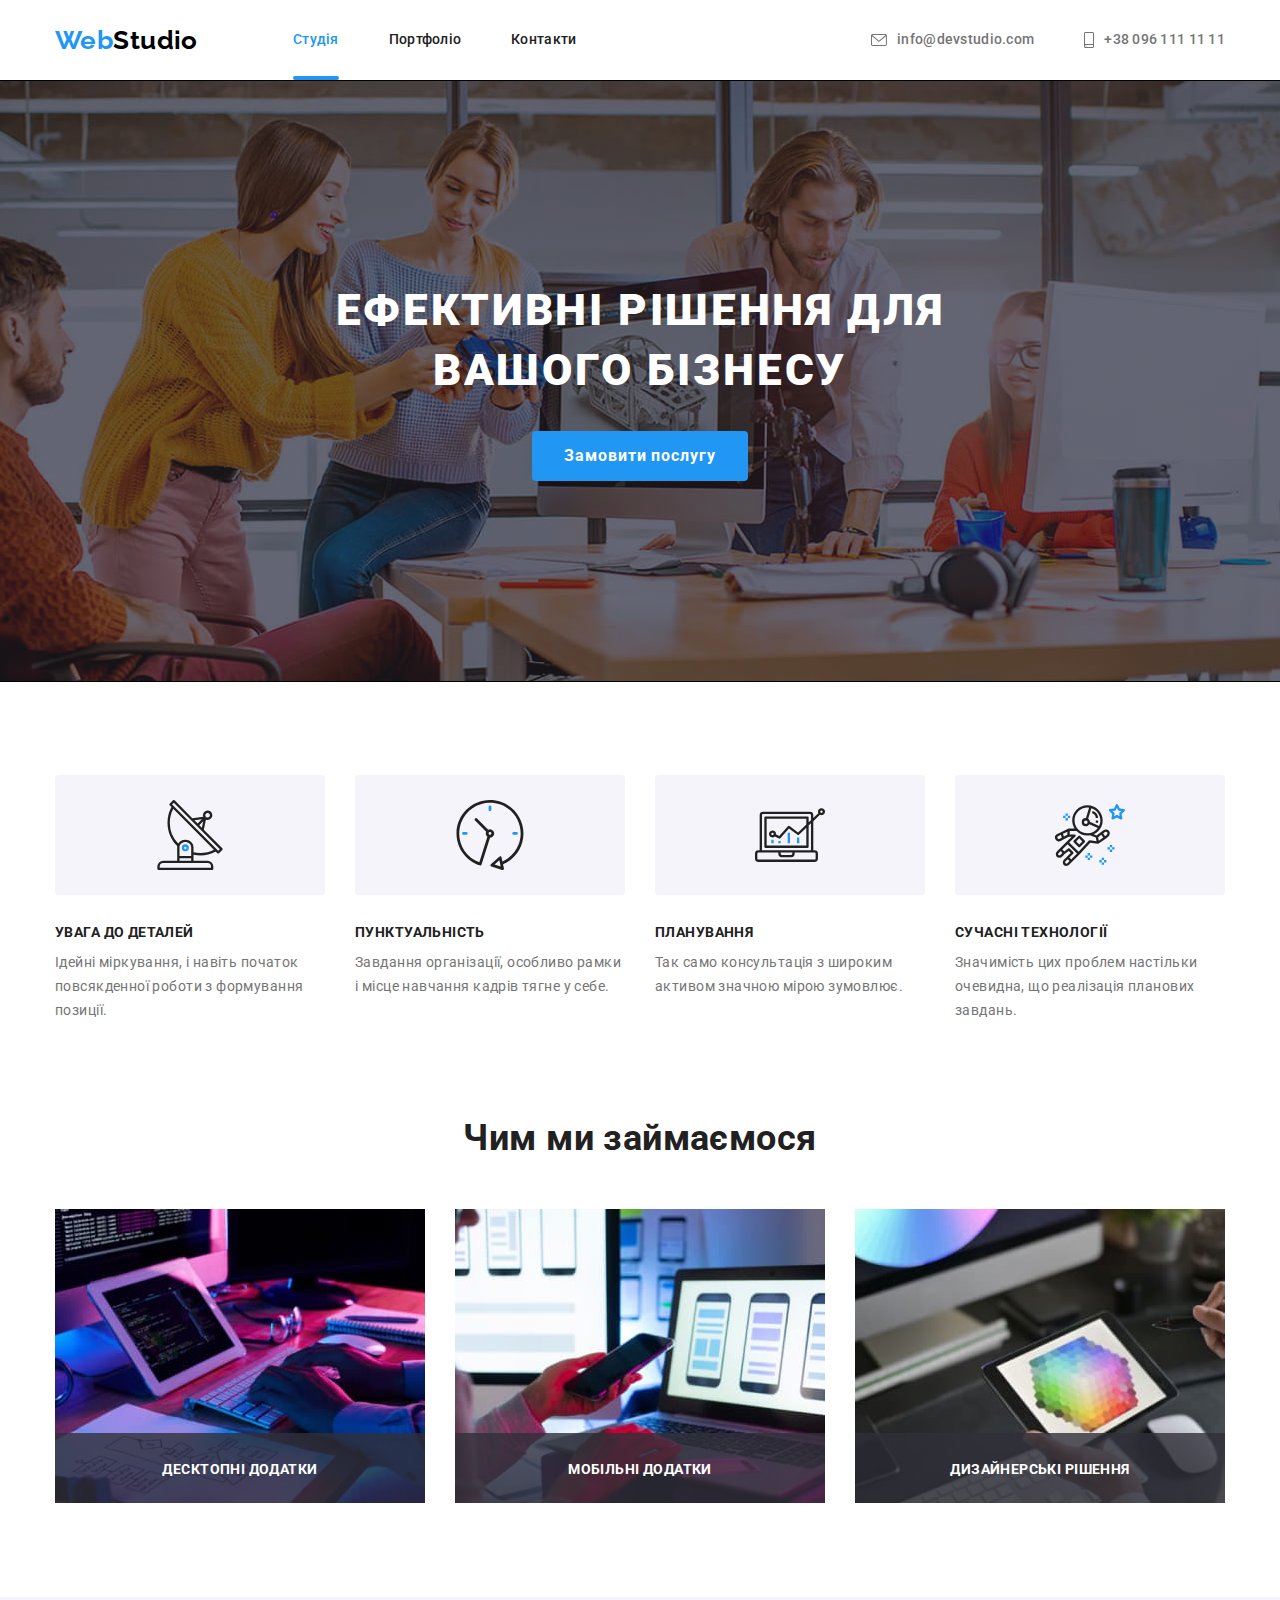
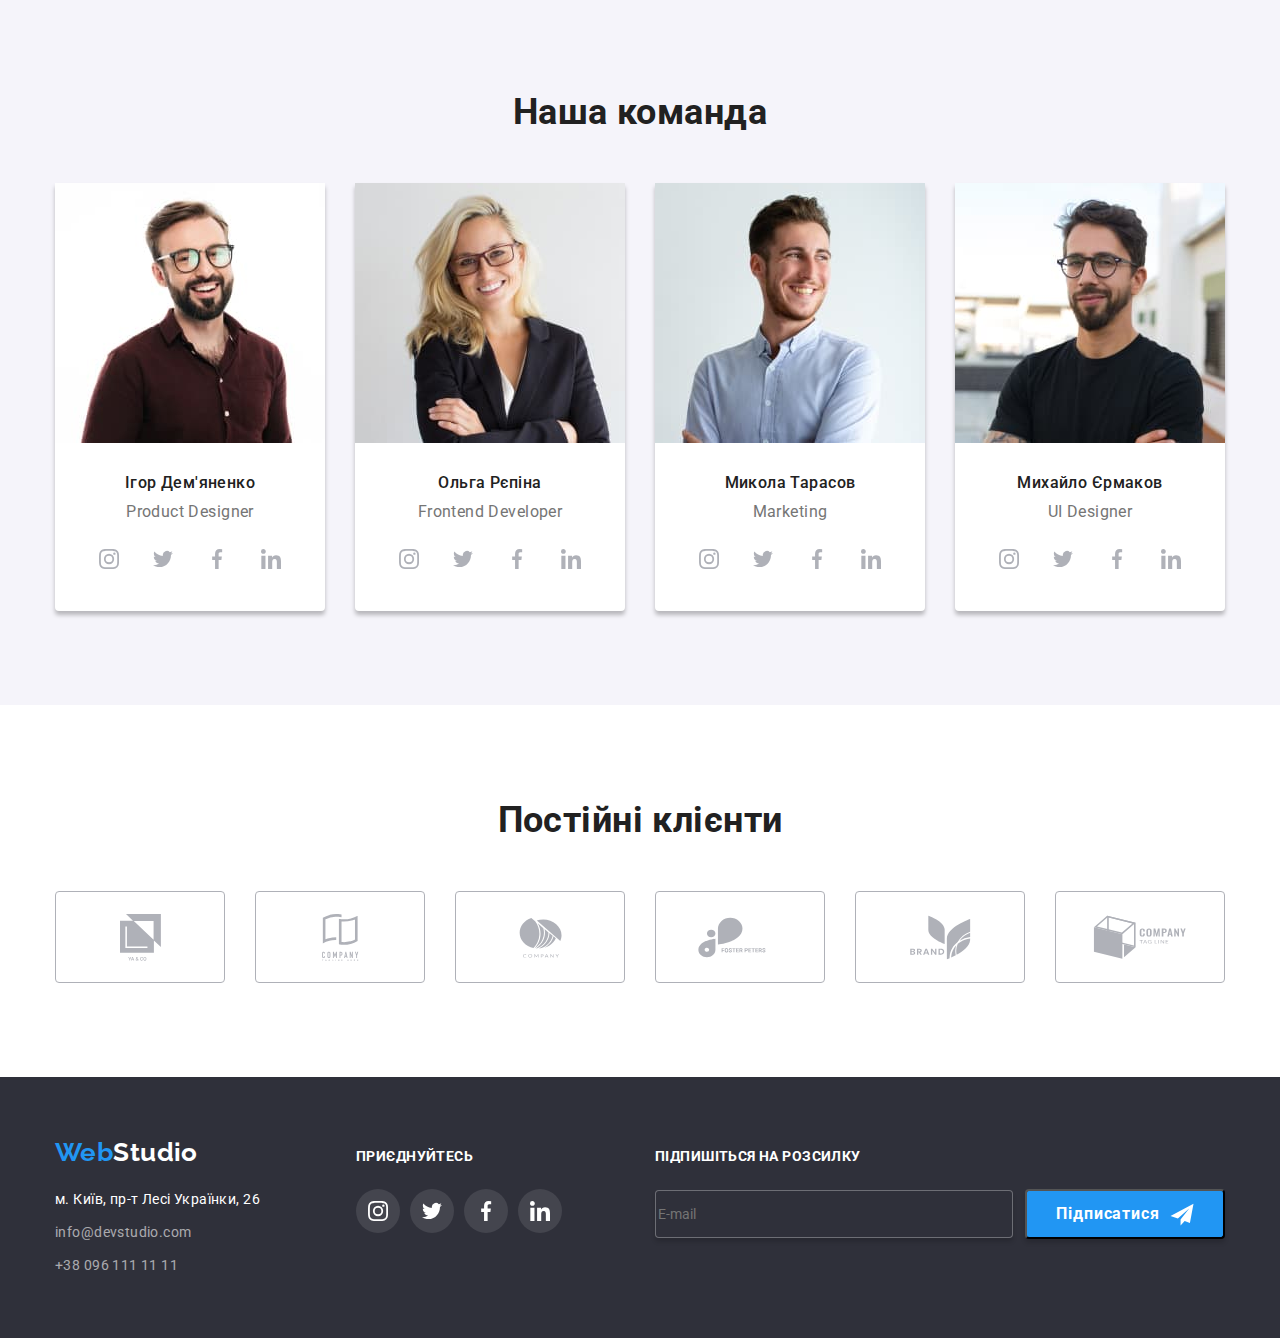
==== commit ae91b00d: "part 1 complete" ====
--- a/index.html
+++ b/index.html
@@ -77,18 +77,18 @@
               </h2>
               <div class="form-main">
                 <div class="modal-field">
-                  <label>Ім'я</label>
-                  <input type="text" name="username" />
+                  <label for="username">Ім'я</label>
+                  <input type="text" name="username" id="username" />
                 </div>
                 <div class="modal-field">
-                  <label>Телефон</label>
-                  <input type="tel" name="phone_number" />
+                  <label for="phone_number">Телефон</label>
+                  <input type="tel" name="phone_number" id="phone_number" />
                 </div>
                 <div class="modal-field">
-                  <label>Пошта</label>
-                  <input type="email" name="email" />
+                  <label for="email">Пошта</label>
+                  <input type="email" name="email" id="email" />
                 </div>
-                <div class="modal-field">
+                <div class="textarea-field">
                   <label for="comment"> Коментар</label>
                   <textarea
                     name="comment"
@@ -98,18 +98,18 @@
                   ></textarea>
                 </div>
               </div>
-
-              <input
-                type="checkbox"
-                name="agreement"
-                value="agreement"
-                id="agreement"
-              />
-              <label for="agreement"
-                >Погоджуюся з розсилкою та приймаю Умови договору</label
-              >
-
-              <button type="submit">Відправити</button>
+              <div class="modal-agreevent">
+                <input
+                  type="checkbox"
+                  name="agreement"
+                  value="agreement"
+                  id="agreement"
+                />
+                <label for="agreement"
+                  >Погоджуюся з розсилкою та приймаю Умови договору</label
+                >
+              </div>
+              <button type="submit" class="modal-btn">Відправити</button>
             </form>
           </div>
         </div>
--- a/css/styles.css
+++ b/css/styles.css
@@ -232,12 +232,19 @@
     transition-timing-function: cubic-bezier(0.4, 0, 0.2, 1);
 }
 
+.form-decision {
+    height: 581px;
+}
+
 .modal-title {
-    margin-top: 2px;
-    margin-bottom: 12px;
-    font-weight: 700;
+    display: flex;
+    align-items: center;
+    justify-content: center;
+    height: 23px;
+    margin: 40px auto 12px auto;
+    font-weight: 700;
+    line-height: 1,15;
     font-size: 20px;
-    line-height: 1,15;
     text-align: center;
     color: #212121;
 }
@@ -274,21 +281,23 @@
 }
 
 .form-main {
-    padding-right: 40px;
-    padding-left: 40px;
+    margin-right: 40px;
+    margin-left: 40px;
+    margin-bottom: 20px;
+
 }
 
 .modal-field {
     display: flex;
     flex-direction: column;
     text-align: left;
-    padding-bottom: 10px;
     height: 58px;
+    margin-bottom: 10px;
 }
 
 .modal-field input {
     width: 448px;
-    height: 48px;
+    height: 40px;
 }
 
 .modal-field label {
@@ -296,10 +305,56 @@
     height: 18px;
 }
 
-textarea {
+.textarea-field {
+    display: flex;
+    flex-direction: column;
+    text-align: left;
+}
+
+.textarea-field textarea {
     width: 448px;
     height: 120px;
     resize: none;
+}
+
+.textarea-field label {
+    height: 18px;
+    margin-bottom: 4px;
+} 
+
+.modal-agreevent {
+    display: flex;
+    text-align: center;
+    width: 423px;
+    margin-left: auto;
+    margin-right: auto;
+}
+
+.modal-btn {
+    display: inline-block;
+    border: none;
+    border-radius: 4px;
+    padding: 10px 52px;
+    margin-top: 30px;
+    margin-bottom: 40px;
+    color: var(--white-color);
+    min-width: 20px;
+    height: 50px;
+    background-color: var(--accent-color);
+    font-family: inherit;
+    font-weight: 700;
+    font-size: 16px;
+    line-height: 1.87;
+    letter-spacing: 0.06em; 
+    cursor: pointer;
+    transition-property: background-color;
+    transition-duration: 250ms;
+    transition-timing-function: cubic-bezier(0.4, 0, 0.2, 1);
+}
+
+.modal-btn:hover,
+.modal-btn:focus {
+    background-color: #188CE8;
 }
 
 /* features */
@@ -894,6 +949,7 @@
     flex-direction: row;
     text-align: left;
     width: 570px;
+    align-items: center;
 }
 
 .footer-field input {
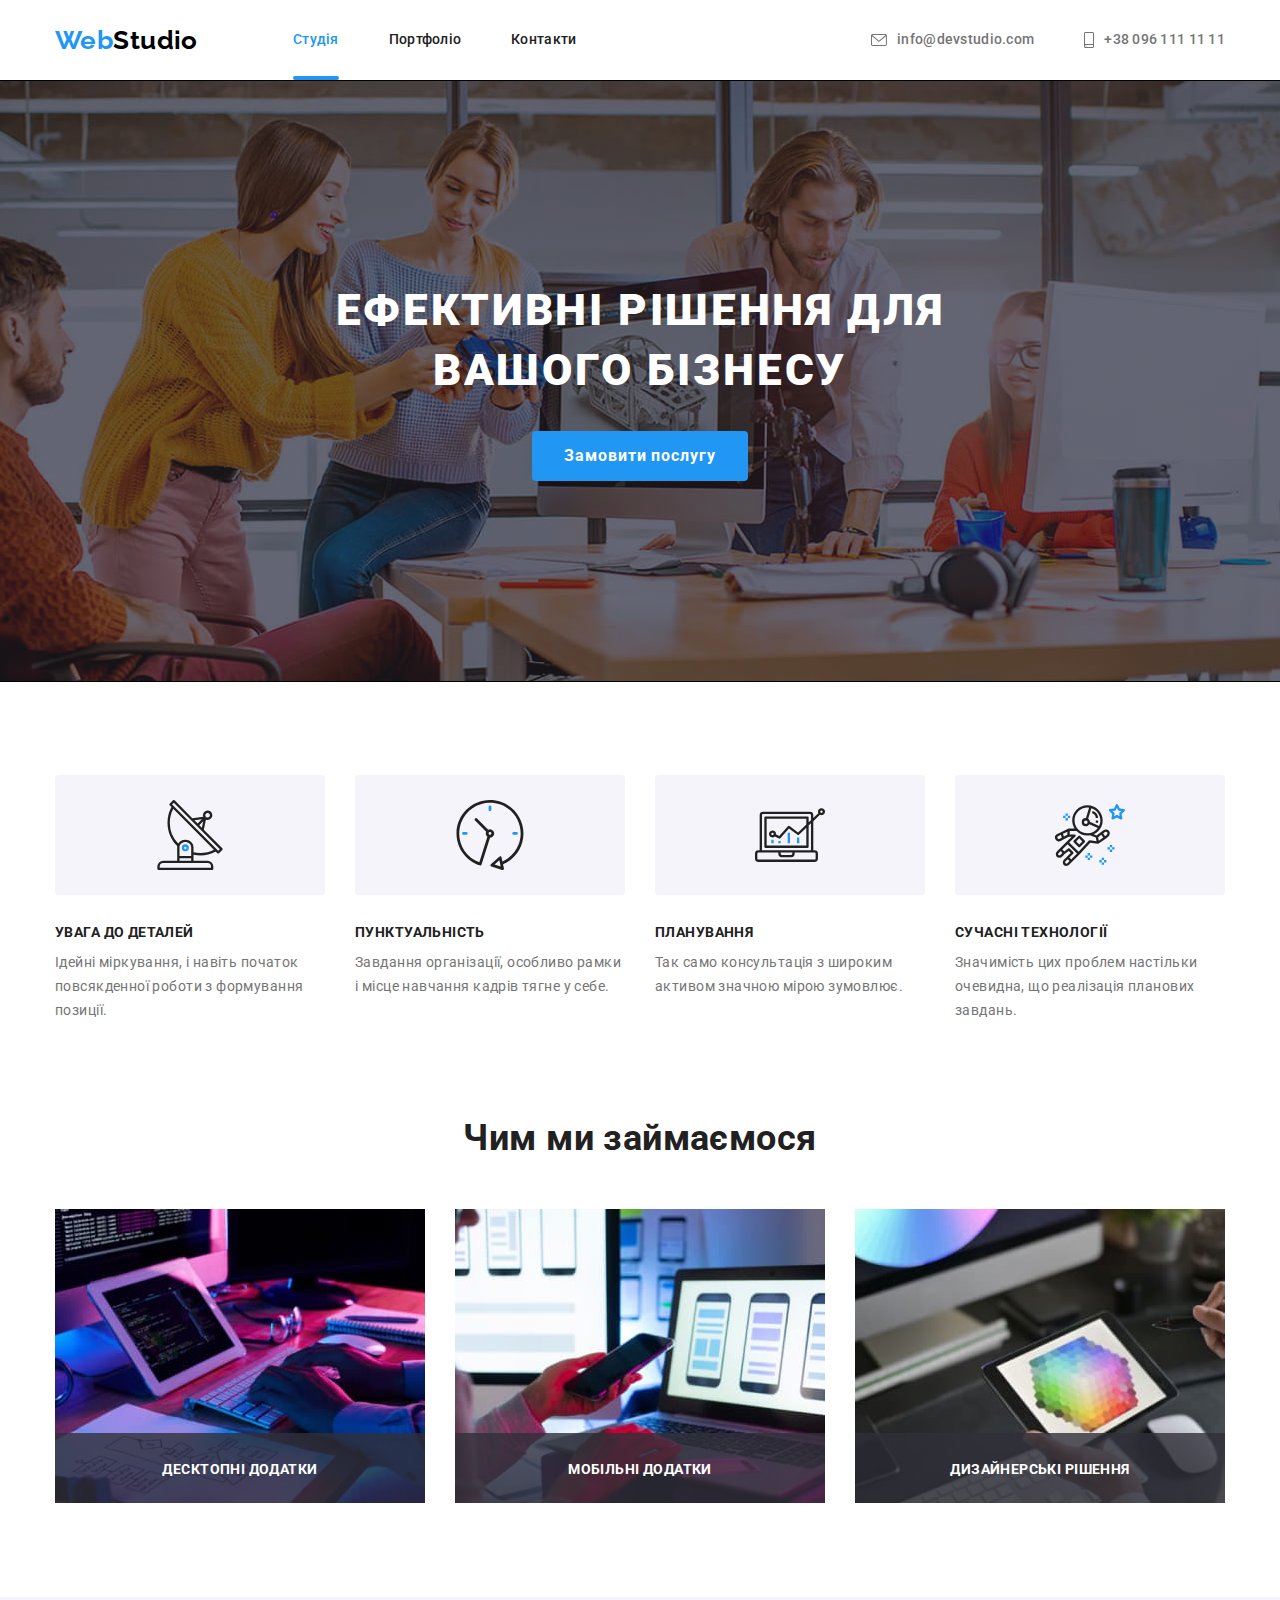
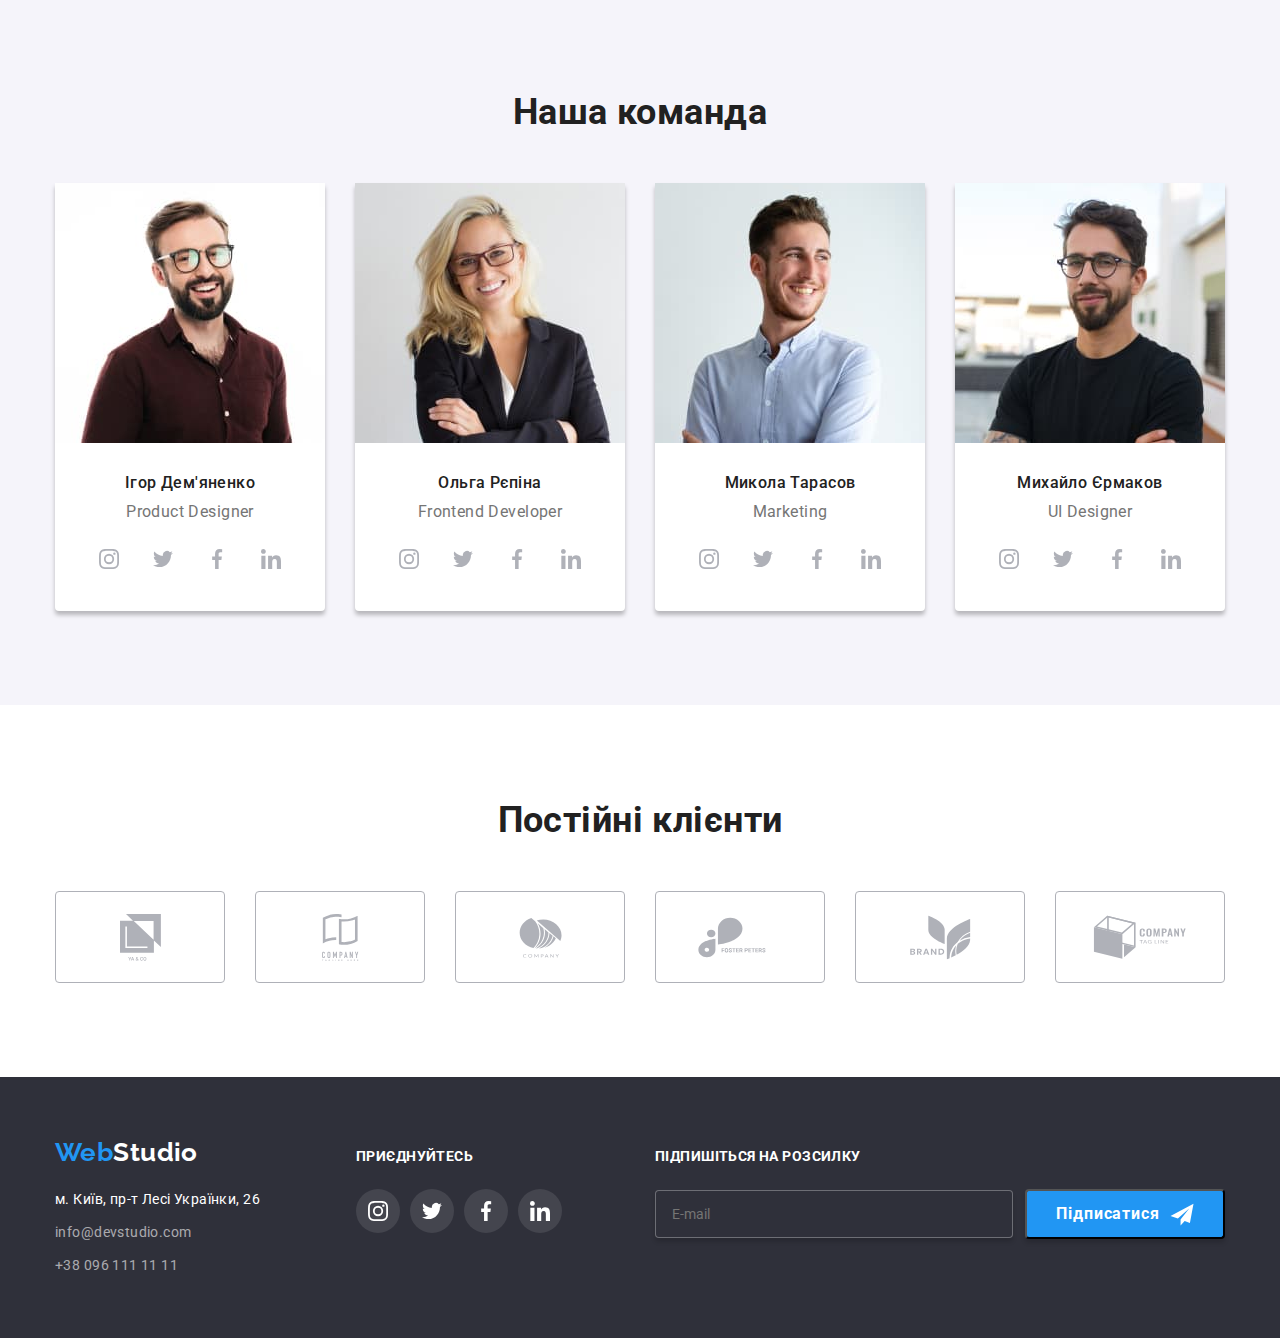
==== commit f177beba: "2-d part" ====
--- a/index.html
+++ b/index.html
@@ -76,39 +76,48 @@
                 Залиште свої дані, ми вам передзвонимо
               </h2>
               <div class="form-main">
-                <div class="modal-field">
-                  <label for="username">Ім'я</label>
-                  <input type="text" name="username" id="username" />
-                </div>
-                <div class="modal-field">
-                  <label for="phone_number">Телефон</label>
-                  <input type="tel" name="phone_number" id="phone_number" />
-                </div>
-                <div class="modal-field">
-                  <label for="email">Пошта</label>
-                  <input type="email" name="email" id="email" />
-                </div>
-                <div class="textarea-field">
-                  <label for="comment"> Коментар</label>
+                <label class="modal-field"
+                  >Ім'я
+                  <input type="text" name="username" />
+                  <svg class="modal-icon">
+                    <use href="./images/symbol-defs.svg#icon-modalperson"></use>
+                  </svg>
+                </label>
+                <label class="modal-field"
+                  >Телефон
+                  <input type="tel" name="phone_number" />
+                  <svg class="modal-icon">
+                    <use href="./images/symbol-defs.svg#icon-modalphone"></use>
+                  </svg>
+                </label>
+                <label class="modal-field"
+                  >Пошта
+                  <input type="email" name="email" />
+                  <svg class="modal-icon">
+                    <use href="./images/symbol-defs.svg#icon-modalemail"></use>
+                  </svg>
+                </label>
+                <label class="textarea-field">
+                  Коментар
                   <textarea
                     name="comment"
                     rows="5"
                     placeholder="Введіть текст"
-                    id="comment"
                   ></textarea>
-                </div>
-              </div>
-              <div class="modal-agreevent">
+                </label>
+              </div>
+              <label class="modal-agreement">
                 <input
                   type="checkbox"
+                  class="checkbox"
                   name="agreement"
                   value="agreement"
-                  id="agreement"
                 />
-                <label for="agreement"
-                  >Погоджуюся з розсилкою та приймаю Умови договору</label
-                >
-              </div>
+                <svg class="agreement-icon">
+                  <use href="./images/symbol-defs.svg#icon-Vector"></use></svg
+                >Погоджуюся з розсилкою та приймаю
+                <span class="condition"> Умови договору</span>
+              </label>
               <button type="submit" class="modal-btn">Відправити</button>
             </form>
           </div>
@@ -635,9 +644,8 @@
           </div>
           <div class="footer-form">
             <form>
-              <legend class="join-in">Підпишіться на розсилку</legend>
-              <div class="footer-field">
-                <label for="email"></label>
+              <p class="join-in">Підпишіться на розсилку</p>
+              <label class="footer-field">
                 <input
                   type="email"
                   name="email"
@@ -650,7 +658,7 @@
                     <use href="./images/symbol-defs.svg#icon-iconsend"></use>
                   </svg>
                 </button>
-              </div>
+              </label>
             </form>
           </div>
         </div>
--- a/css/styles.css
+++ b/css/styles.css
@@ -8,965 +8,1066 @@
 /*колір сірого фону #2F303A */
 
 :root {
-    --primary-text-color: #757575;
-    --title-text-color: #212121;
-    --accent-color: #2196F3;
-    --white-color: #FFFFFF;
-    --adrress-color: rgba(255, 255, 255, 0.6);
-    --tittle-background-color: #F5F4FA;
-    --grey-background: #2F303A;
-    --new-bgr: rgba(196, 196, 196, 1);
-
-    --timing-function: cubic-bezier(0.4, 0, 0.2, 1);
-    } 
-
+  --primary-text-color: #757575;
+  --title-text-color: #212121;
+  --accent-color: #2196f3;
+  --white-color: #ffffff;
+  --adrress-color: rgba(255, 255, 255, 0.6);
+  --tittle-background-color: #f5f4fa;
+  --grey-background: #2f303a;
+  --new-bgr: rgba(196, 196, 196, 1);
+
+  --timing-function: cubic-bezier(0.4, 0, 0.2, 1);
+}
 
 .page {
-
-    color: var(--primary-text-color);
-    background-color: var(--white-color);
-    font-family: Roboto, sans-serif;
-    font-size: 14px;
-    line-height: 1.71;
-    letter-spacing: 0.03em;
+  color: var(--primary-text-color);
+  background-color: var(--white-color);
+  font-family: Roboto, sans-serif;
+  font-size: 14px;
+  line-height: 1.71;
+  letter-spacing: 0.03em;
 }
 
 .section {
-    padding-bottom: 94px;
-    padding-top: 94px;
+  padding-bottom: 94px;
+  padding-top: 94px;
 }
 
 .page-header {
-    padding: 0;
-    border-bottom: 1px solid rgba(236, 236, 236, 1)
+  padding: 0;
+  border-bottom: 1px solid rgba(236, 236, 236, 1);
 }
 
 .list {
-    list-style: none;
-    margin: 0;
-    padding: 0;
+  list-style: none;
+  margin: 0;
+  padding: 0;
 }
 
 .block {
-    display: block;
+  display: block;
+}
+
+.examples-card .block {
+  position: relative;
+  z-index: -1;
 }
 
 /* site-nav */
 
 .main-page {
-    display: flex;
-    align-items: center;
+  display: flex;
+  align-items: center;
 }
 
 .logo {
-    color: black;
-    font-family: Raleway;
-    font-weight: 700;
-    font-size: 26px;
-    line-height: 1.19;
+  color: black;
+  font-family: Raleway;
+  font-weight: 700;
+  font-size: 26px;
+  line-height: 1.19;
 }
 
 .container {
-    margin-left: auto;
-    margin-right: auto;
-    width: 1200px;
-    padding-left: 15px;
-    padding-right: 15px;
+  margin-left: auto;
+  margin-right: auto;
+  width: 1200px;
+  padding-left: 15px;
+  padding-right: 15px;
 }
 
 .site-nav {
-    display: flex;
-    margin-left: 93px;
+  display: flex;
+  margin-left: 93px;
 }
 
 .site-nav .nav-item + .nav-item {
-    margin-left: 50px;
+  margin-left: 50px;
 }
 
 .site-nav .link {
-    display: block;
-    padding-top: 32px;
-    padding-bottom: 32px;
-    color: var(--title-text-color);
-    font-weight: 500;
-    line-height: 1.14;
-    letter-spacing: 0.02em;
-    text-decoration: none;
-    position: relative;
-
-    transition-property: color;
-    transition-duration: 250ms;
-    transition-timing-function: var(--timing-function);
-}
-
-.site-nav .link:hover, 
+  display: block;
+  padding-top: 32px;
+  padding-bottom: 32px;
+  color: var(--title-text-color);
+  font-weight: 500;
+  line-height: 1.14;
+  letter-spacing: 0.02em;
+  text-decoration: none;
+  position: relative;
+
+  transition-property: color;
+  transition-duration: 250ms;
+  transition-timing-function: var(--timing-function);
+}
+
+.site-nav .link:hover,
 .site-nav .link:focus {
-    color: var(--accent-color);
+  color: var(--accent-color);
 }
 
 .site-nav .link.current {
-    color: var(--accent-color);
+  color: var(--accent-color);
 }
 
 .nav__item {
-    display: flex;
-    margin-left: auto;
+  display: flex;
+  margin-left: auto;
 }
 
 .nav__item .nav-item + .nav-item {
-    margin-left: 50px;
+  margin-left: 50px;
 }
 
 .nav__item .link {
-    display: flex;
-    align-items: center;
-    padding-top: 32px;
-    padding-bottom: 32px;
-    color: var(--primary-text-color);
-    font-weight: 500;
-    line-height: 1.14;
-    letter-spacing: 0.02em;
-    text-decoration: none;
+  display: flex;
+  align-items: center;
+  padding-top: 32px;
+  padding-bottom: 32px;
+  color: var(--primary-text-color);
+  font-weight: 500;
+  line-height: 1.14;
+  letter-spacing: 0.02em;
+  text-decoration: none;
 }
 
 .nav__item .nav-hover {
-    fill: #757575;
-
-    transition-property: fill, color;
-    transition-duration: 250ms;
-    transition-timing-function: cubic-bezier(0.4, 0, 0.2, 1);
+  fill: #757575;
+
+  transition-property: fill, color;
+  transition-duration: 250ms;
+  transition-timing-function: cubic-bezier(0.4, 0, 0.2, 1);
 }
 
 .nav__item .nav-hover:hover,
 .nav__item .nav-hover:focus {
-    fill: #2196F3;
+  fill: #2196f3;
 }
 
 .nav-item > .link.current::after {
-    position: absolute;
-    content: "";
-    display: block;
-    width: 100%;
-    height: 4px;
-    background-color: var(--accent-color);
-    left: 0;
-    bottom: 0;
-    border-radius: 2px;
+  position: absolute;
+  content: "";
+  display: block;
+  width: 100%;
+  height: 4px;
+  background-color: var(--accent-color);
+  left: 0;
+  bottom: 0;
+  border-radius: 2px;
 }
 
 .icon-nav {
-    display: inline-block;
-    margin-right: 10px;
+  display: inline-block;
+  margin-right: 10px;
 }
 
 .nav__item .link:hover,
 .nav__item .link:focus {
-    color: var(--accent-color);
+  color: var(--accent-color);
 }
 
 /* decision hero */
 
 .decision {
-    height: 600px;
-    padding-top: 200px;
-    padding-bottom: 200px;
-    margin-left: auto;
-    margin-right: auto;
-    box-sizing: border-box;
-    text-align: center;
-    background-color: var(--new-bgr);
-    background-image: linear-gradient(to right,
-    rgba(47, 48, 58, 0.4),
-    rgba(47, 48, 58, 0.4)), url(../images/newbgr.jpg);
-    background-repeat: no-repeat;
-    background-position: center;
-    outline: 1px solid #000000;
+  height: 600px;
+  padding-top: 200px;
+  padding-bottom: 200px;
+  margin-left: auto;
+  margin-right: auto;
+  box-sizing: border-box;
+  text-align: center;
+  background-color: var(--new-bgr);
+  background-image: linear-gradient(
+      to right,
+      rgba(47, 48, 58, 0.4),
+      rgba(47, 48, 58, 0.4)
+    ),
+    url(../images/newbgr.jpg);
+  background-repeat: no-repeat;
+  background-position: center;
+  outline: 1px solid #000000;
 }
 
 .decision-title {
-    margin-bottom: 30px;
-    margin-left: auto;
-    margin-right: auto;
-    width: 696px;
-    color: var(--white-color);
-    font-weight: 900;
-    font-size: 44px;
-    line-height: 1.36;
-    letter-spacing: 0.06em;
-    text-transform: uppercase;
+  margin-bottom: 30px;
+  margin-left: auto;
+  margin-right: auto;
+  width: 696px;
+  color: var(--white-color);
+  font-weight: 900;
+  font-size: 44px;
+  line-height: 1.36;
+  letter-spacing: 0.06em;
+  text-transform: uppercase;
 }
 
 .decision-backdrop {
-    position: fixed;
-    top: 0;
-    left: 0;
-    width: 100%;
-    height: 100%;
-    background-color: rgba(0, 0, 0, 0.2);
-    transition-property: opacity, transform;
-    transition-duration: 500ms;
-    transition-timing-function: cubic-bezier(0.4, 0, 0.2, 1);
+  position: fixed;
+  top: 0;
+  left: 0;
+  width: 100%;
+  height: 100%;
+  background-color: rgba(0, 0, 0, 0.2);
+  transition-property: opacity, transform;
+  transition-duration: 500ms;
+  transition-timing-function: cubic-bezier(0.4, 0, 0.2, 1);
 }
 
 .is-hidden {
-    visibility: hidden;
-    opacity: 0;
-    pointer-events: none;
+  visibility: hidden;
+  opacity: 0;
+  pointer-events: none;
 }
 
 .decision-modal {
-    display: flex;
-    align-items: center;
-    justify-content: center;
-    top: 50%;
-    left: 50%;
-    transform: translate(-50%, -50%);
-    height: 581px;
-    width: 528px;
-    background-color: var(--white-color);
-    box-shadow: 0px 1px 3px rgba(0, 0, 0, 0.12), 0px 1px 1px rgba(0, 0, 0, 0.14), 0px 2px 1px rgba(0, 0, 0, 0.2);
-    border-radius: 4px;
-    position: absolute;
-    transition-property: revert;
-    transition-duration: 250ms;
-    transition-timing-function: cubic-bezier(0.4, 0, 0.2, 1);
+  display: flex;
+  align-items: center;
+  justify-content: center;
+  top: 50%;
+  left: 50%;
+  transform: translate(-50%, -50%);
+  height: 581px;
+  width: 528px;
+  background-color: var(--white-color);
+  box-shadow: 0px 1px 3px rgba(0, 0, 0, 0.12), 0px 1px 1px rgba(0, 0, 0, 0.14),
+    0px 2px 1px rgba(0, 0, 0, 0.2);
+  border-radius: 4px;
+  position: absolute;
+  z-index: 1;
+  transition-property: revert;
+  transition-duration: 250ms;
+  transition-timing-function: cubic-bezier(0.4, 0, 0.2, 1);
 }
 
 .form-decision {
-    height: 581px;
+  height: 581px;
 }
 
 .modal-title {
-    display: flex;
-    align-items: center;
-    justify-content: center;
-    height: 23px;
-    margin: 40px auto 12px auto;
-    font-weight: 700;
-    line-height: 1,15;
-    font-size: 20px;
-    text-align: center;
-    color: #212121;
+  display: flex;
+  align-items: center;
+  justify-content: center;
+  height: 23px;
+  margin: 40px auto 12px auto;
+  font-weight: 700;
+  line-height: 1.15;
+  font-size: 20px;
+  text-align: center;
+  color: #212121;
 }
 
 .decision-btn {
-    position: absolute;
-    display: flex;
-    align-items: center;
-    justify-content: center;
-    padding: 0;
-    width: 30px;
-    height: 30px;
-    right: 8px;
-    top: 8px;
-    background-color: var(--white-color);
-    border: 1px solid rgba(0, 0, 0, 0.1);
-    border-radius: 50%;
-    cursor: pointer;
+  position: absolute;
+  display: flex;
+  align-items: center;
+  justify-content: center;
+  padding: 0;
+  width: 30px;
+  height: 30px;
+  right: 8px;
+  top: 8px;
+  background-color: var(--white-color);
+  border: 1px solid rgba(0, 0, 0, 0.1);
+  border-radius: 50%;
+  cursor: pointer;
 }
 
 .decision-cross {
-    width: 18px;
-    height: 18px;
-    fill: #000000;
-
-    transition-property: fill;
-    transition-duration: 250ms;
-    transition-timing-function: cubic-bezier(0.4, 0, 0.2, 1);
+  width: 18px;
+  height: 18px;
+  fill: #000000;
+
+  transition-property: fill;
+  transition-duration: 250ms;
+  transition-timing-function: cubic-bezier(0.4, 0, 0.2, 1);
 }
 
 .decision-btn:hover .decision-cross,
 .decision-btn:focus .decision-cross {
-    fill: var(--accent-color);
+  fill: var(--accent-color);
 }
 
 .form-main {
-    margin-right: 40px;
-    margin-left: 40px;
-    margin-bottom: 20px;
-
+  margin-right: 40px;
+  margin-left: 40px;
+  margin-bottom: 20px;
 }
 
 .modal-field {
-    display: flex;
-    flex-direction: column;
-    text-align: left;
-    height: 58px;
-    margin-bottom: 10px;
+  position: relative;
+  display: flex;
+  flex-direction: column;
+  text-align: left;
+  height: 58px;
+  margin-top: 10px;
 }
 
 .modal-field input {
-    width: 448px;
-    height: 40px;
+  width: 448px;
+  min-height: 40px;
+  padding-left: 42px;
+  border: 1px solid rgba(33, 33, 33, 0.2);
+  border-radius: 4px;
+  transition-property: border;
+  transition-duration: 250ms;
+  transition-timing-function: cubic-bezier(0.4, 0, 0.2, 1);
 }
 
 .modal-field label {
-    margin-bottom: 4px;
-    height: 18px;
+  margin-bottom: 4px;
+  height: 18px;
+  font-size: 12px;
+  line-height: 1.2;
+  letter-spacing: 0.01em;
+}
+
+.modal-icon {
+  position: absolute;
+  top: 8px;
+  left: 12px;
+  transform: translateY(150%);
+  display: inline-block;
+  width: 18px;
+  height: 18px;
+  stroke-width: 0;
+  fill: var(--title-text-color);
+  transition-property: fill;
+  transition-duration: 250ms;
+  transition-timing-function: cubic-bezier(0.4, 0, 0.2, 1);
+}
+
+.modal-field input:hover ~ .modal-icon,
+.modal-field input:focus ~ .modal-icon {
+  fill: rgba(33, 150, 243, 1);
+}
+
+.modal-field input:hover,
+.modal-field input:focus {
+  border: 1px solid rgba(33, 150, 243, 1);
 }
 
 .textarea-field {
-    display: flex;
-    flex-direction: column;
-    text-align: left;
+  display: flex;
+  flex-direction: column;
+  text-align: left;
+  margin-top: 10px;
 }
 
 .textarea-field textarea {
-    width: 448px;
-    height: 120px;
-    resize: none;
+  width: 448px;
+  height: 120px;
+  resize: none;
+  padding: 12px 16px;
+  font-size: 12px;
+  border: 1px solid rgba(33, 33, 33, 0.2);
+  border-radius: 4px;
+  transition-property: border;
+  transition-duration: 250ms;
+  transition-timing-function: cubic-bezier(0.4, 0, 0.2, 1);
+}
+
+.textarea-field textarea:hover,
+.textarea-field textarea:focus {
+  border: 1px solid rgba(33, 150, 243, 1);
+}
+
+textarea::placeholder {
+  color: rgba(117, 117, 117, 0.5);
+  line-height: 1.2;
+  letter-spacing: 0.01em;
 }
 
 .textarea-field label {
-    height: 18px;
-    margin-bottom: 4px;
-} 
-
-.modal-agreevent {
-    display: flex;
-    text-align: center;
-    width: 423px;
-    margin-left: auto;
-    margin-right: auto;
+  height: 18px;
+  margin-bottom: 4px;
+  font-size: 12px;
+  line-height: 1.2;
+  letter-spacing: 0.01em;
+}
+
+.modal-agreement {
+  display: flex;
+  align-items: center;
+  text-align: center;
+  width: 423px;
+  height: 24px;
+  margin-left: auto;
+  margin-right: auto;
+}
+
+.checkbox {
+  position: absolute;
+  width: 1px;
+  height: 1px;
+  margin: -1px;
+  border: 0;
+  padding: 0;
+  clip: rect(0 0 0 0);
+  overflow: hidden;
+}
+
+.agreement-icon {
+  width: 16px;
+  height: 15px;
+  margin-right: 8px;
+}
+
+.checkbox:checked + .agreement-icon {
+  fill: var(--accent-color);
+  background-image: url(../images/modalcheck.svg);
+  background-size: contain;
+  width: 16px;
+  height: 15px;
+  background-origin: border-box;
+  border-color: transparent;
+}
+
+.condition {
+  padding-left: 4px;
+  color: var(--accent-color);
+  text-decoration-line: underline;
 }
 
 .modal-btn {
-    display: inline-block;
-    border: none;
-    border-radius: 4px;
-    padding: 10px 52px;
-    margin-top: 30px;
-    margin-bottom: 40px;
-    color: var(--white-color);
-    min-width: 20px;
-    height: 50px;
-    background-color: var(--accent-color);
-    font-family: inherit;
-    font-weight: 700;
-    font-size: 16px;
-    line-height: 1.87;
-    letter-spacing: 0.06em; 
-    cursor: pointer;
-    transition-property: background-color;
-    transition-duration: 250ms;
-    transition-timing-function: cubic-bezier(0.4, 0, 0.2, 1);
+  display: inline-block;
+  border: none;
+  border-radius: 4px;
+  padding: 10px 52px;
+  margin-top: 30px;
+  color: var(--white-color);
+  min-width: 20px;
+  height: 50px;
+  background-color: var(--accent-color);
+  font-family: inherit;
+  font-weight: 700;
+  font-size: 16px;
+  line-height: 1.87;
+  letter-spacing: 0.06em;
+  cursor: pointer;
+  transition-property: background-color;
+  transition-duration: 250ms;
+  transition-timing-function: cubic-bezier(0.4, 0, 0.2, 1);
 }
 
 .modal-btn:hover,
 .modal-btn:focus {
-    background-color: #188CE8;
+  background-color: #188ce8;
 }
 
 /* features */
 
 .features-none {
-    display: none;
+  display: none;
 }
 
 .features {
-    padding-bottom: 0;
+  padding-bottom: 0;
 }
 
 .feat-list {
-    display: flex;
-    align-items: baseline;
-    flex-wrap: wrap;
-    justify-content: space-between;
+  display: flex;
+  align-items: baseline;
+  flex-wrap: wrap;
+  justify-content: space-between;
 }
 
 .features-item {
-    width: 270px;
+  width: 270px;
 }
 
 .feat-for-svg {
-    display: flex;
-    align-items: center;
-    justify-content: center;
-    width: 270px;
-    height: 120px;
-    margin-bottom: 30px;
-    border-radius: 4px;
-    background-color: var(--tittle-background-color);
+  display: flex;
+  align-items: center;
+  justify-content: center;
+  width: 270px;
+  height: 120px;
+  margin-bottom: 30px;
+  border-radius: 4px;
+  background-color: var(--tittle-background-color);
 }
 
 .for-svg {
-    width: 70px;
-    height: 70px;
+  width: 70px;
+  height: 70px;
 }
 
 .features-none {
-    margin: 0;
+  margin: 0;
 }
 
 .title {
-    margin-top: 0;
-    margin-bottom: 10px;
+  margin-top: 0;
+  margin-bottom: 10px;
 }
 
 .features .title {
-    margin-bottom: 10px;
-    color: var(--title-text-color);
-    font-size: 14px;
-    line-height: 1.14;
-    font-weight: 700;
+  margin-bottom: 10px;
+  color: var(--title-text-color);
+  font-size: 14px;
+  line-height: 1.14;
+  font-weight: 700;
 }
 
 /* section examples*/
 
 .examples {
-    display: flex;
-    align-items: center;
-    flex-wrap: wrap;
-    justify-content: space-between;
+  display: flex;
+  align-items: center;
+  flex-wrap: wrap;
+  justify-content: space-between;
 }
 
 .section-title {
-    margin-top: 0;
-    margin-bottom: 50px;
-    color: var(--title-text-color);
-    font-weight: 700;
-    font-size: 36px;
-    line-height: 1.17;
-    text-align: center;
+  margin-top: 0;
+  margin-bottom: 50px;
+  color: var(--title-text-color);
+  font-weight: 700;
+  font-size: 36px;
+  line-height: 1.17;
+  text-align: center;
 }
 
 .examples-card {
-    position: relative;
+  position: relative;
+  z-index: -1;
 }
 
 .example-deskr {
-    position: absolute;
-    bottom: 0;
-    width: 370px;
-    height: 70px;
-    background-color: rgba(47, 48, 58, 0.8);
+  position: absolute;
+  z-index: 1;
+  bottom: 0;
+  width: 370px;
+  height: 70px;
+  background-color: rgba(47, 48, 58, 0.8);
 }
 
 .example-texts {
-    max-height: 16px;
-    font-weight: 700;
-    line-height: 1,1;
-    text-align: center;
-    text-transform: uppercase;
-    color: #FFFFFF;
-    margin-top: 25px;
-    margin-bottom: 29px;
-}
-
+  max-height: 16px;
+  font-weight: 700;
+  line-height: 1, 1;
+  text-align: center;
+  text-transform: uppercase;
+  color: #ffffff;
+  margin-top: 25px;
+  margin-bottom: 29px;
+}
 
 /* stuff */
 
 .stuff {
-    margin-bottom: 0;
-    padding-top: 94px;
-    background-color: var(--tittle-background-color);
+  margin-bottom: 0;
+  padding-top: 94px;
+  background-color: var(--tittle-background-color);
 }
 
 .stuff-list {
-    display: flex;
-    align-items: center;
-    flex-wrap: wrap;
-    justify-content: space-between
+  display: flex;
+  align-items: center;
+  flex-wrap: wrap;
+  justify-content: space-between;
 }
 
 .stuff-element {
-    width: 270px;
-    background: var(--white-color);
-    border-radius: 0px 0px 4px 4px;
-    box-shadow: 0px 4px 4px rgba(0, 0, 0, 0.25);
+  width: 270px;
+  background: var(--white-color);
+  border-radius: 0px 0px 4px 4px;
+  box-shadow: 0px 4px 4px rgba(0, 0, 0, 0.25);
 }
 
 .actions {
-    display: flex;
-    align-items: center;
-    justify-content: center;
-    margin-bottom: 30px;
-    width: 206px;
-    margin-right: auto;
-    margin-left: auto;
+  display: flex;
+  align-items: center;
+  justify-content: center;
+  margin-bottom: 30px;
+  width: 206px;
+  margin-right: auto;
+  margin-left: auto;
 }
 
 .actions-item {
-    margin-right: 10px;
-    width: 44px;
-    height: 44px;
+  margin-right: 10px;
+  width: 44px;
+  height: 44px;
 }
 
 .actions-item:last-child {
-    margin-right: 0;
-  }
+  margin-right: 0;
+}
 
 .network {
-    display: flex;
-    align-items: center;
-    justify-content: center;
-    width: 44px;
-    height: 44px;
-    padding: 0;
-    border: none;
-    border-radius: 50%;
-    color: #AFB1B8;
-    background-color: var(--white-color);
-    transition-property: background-color;
-    transition-duration: 250ms;
-    transition-timing-function: cubic-bezier(0.4, 0, 0.2, 1);
+  display: flex;
+  align-items: center;
+  justify-content: center;
+  width: 44px;
+  height: 44px;
+  padding: 0;
+  border: none;
+  border-radius: 50%;
+  color: #afb1b8;
+  background-color: var(--white-color);
+  transition-property: background-color;
+  transition-duration: 250ms;
+  transition-timing-function: cubic-bezier(0.4, 0, 0.2, 1);
 }
 
 .for-hover {
-    fill: #AFB1B8;
-
-    transition-property: fill;
-    transition-duration: 250ms;
-    transition-timing-function: cubic-bezier(0.4, 0, 0.2, 1);
+  fill: #afb1b8;
+
+  transition-property: fill;
+  transition-duration: 250ms;
+  transition-timing-function: cubic-bezier(0.4, 0, 0.2, 1);
 }
 
 .network:hover .for-hover,
 .network:focus .for-hover {
-    fill: var(--white-color);
+  fill: var(--white-color);
 }
 
 .network-icon {
-    display: flex;
-    justify-content: center;
-    width: 20px;
-    height: 20px;
-    cursor: pointer;
+  display: flex;
+  justify-content: center;
+  width: 20px;
+  height: 20px;
+  cursor: pointer;
 }
 
 .network:hover,
 .network:focus {
-    background-color: var(--accent-color);
+  background-color: var(--accent-color);
 }
 
 .actions-item {
-    display: flex;
+  display: flex;
 }
 
 /* button */
 
 .button {
-    display: inline-block;
-    border: none;
-    border-radius: 4px;
-    padding: 10px 32px;
-    color: var(--white-color);
-    min-width: 216px;
-    height: 50px;
-    background-color: var(--accent-color);
-    font-family: inherit;
-    font-weight: 700;
-    font-size: 16px;
-    line-height: 1.87;
-    letter-spacing: 0.06em;
+  display: inline-block;
+  border: none;
+  border-radius: 4px;
+  padding: 10px 32px;
+  color: var(--white-color);
+  min-width: 216px;
+  height: 50px;
+  background-color: var(--accent-color);
+  font-family: inherit;
+  font-weight: 700;
+  font-size: 16px;
+  line-height: 1.87;
+  letter-spacing: 0.06em;
 }
 
 .button:active {
-    background-color: rgba(24, 140, 232, 1);
+  background-color: rgba(24, 140, 232, 1);
 }
 
 /* team */
 
 .team-member {
-    margin: 0;
-    margin-top: 30px;
-    margin-bottom: 10px;
-    color: var(--title-text-color);
-    font-weight: 500;
-    font-size: 16px;
-    line-height: 1.19;
-    text-align: center;
+  margin: 0;
+  margin-top: 30px;
+  margin-bottom: 10px;
+  color: var(--title-text-color);
+  font-weight: 500;
+  font-size: 16px;
+  line-height: 1.19;
+  text-align: center;
 }
 
 .portfolio-card {
-    margin: 0;
-    margin-bottom: 16px;
-    font-size: 16px;
-    line-height: 1.19;
-    text-align: center;
+  margin: 0;
+  margin-bottom: 16px;
+  font-size: 16px;
+  line-height: 1.19;
+  text-align: center;
 }
 
 .text {
-    margin: 0;
-    padding-bottom: 20px;
-    padding-left: 24px;
-    font-size: 16px;
-    line-height: 1.9;
-    color: var(--primary-text-color);
+  margin: 0;
+  padding-bottom: 20px;
+  padding-left: 24px;
+  font-size: 16px;
+  line-height: 1.9;
+  color: var(--primary-text-color);
 }
 
 /* Regular customers */
 
 .customers {
-    display: inline-flex;
-    margin: auto;
+  display: inline-flex;
+  margin: auto;
 }
 
 .logo-item {
-    width: 170px;
-    height: 92px;
-    margin-left: 30px;
+  width: 170px;
+  height: 92px;
+  margin-left: 30px;
 }
 
 .logo-item:first-child {
-    margin-left: 0;
+  margin-left: 0;
 }
 
 .link-logo {
-    cursor: pointer;
-    
+  cursor: pointer;
 }
 
 .link-customers {
-    display: flex;
-    align-items: center;
-    justify-content: center;
-    width: 170px;
-    height: 92px;
-    padding: 0;
-    border: 1px solid rgba(175, 177, 184, 1);
-    border-radius: 4px;
-    background-color: var(--white-color);
-
-    transition-property: border-color;
-    transition-duration: 250ms;
-    transition-timing-function: cubic-bezier(0.4, 0, 0.2, 1);
+  display: flex;
+  align-items: center;
+  justify-content: center;
+  width: 170px;
+  height: 92px;
+  padding: 0;
+  border: 1px solid rgba(175, 177, 184, 1);
+  border-radius: 4px;
+  background-color: var(--white-color);
+
+  transition-property: border-color;
+  transition-duration: 250ms;
+  transition-timing-function: cubic-bezier(0.4, 0, 0.2, 1);
 }
 
 .clients-hover {
-    fill: #AFB1B8;
-
-    transition-property: fill;
-    transition-duration: 250ms;
-    transition-timing-function: cubic-bezier(0.4, 0, 0.2, 1);
+  fill: #afb1b8;
+
+  transition-property: fill;
+  transition-duration: 250ms;
+  transition-timing-function: cubic-bezier(0.4, 0, 0.2, 1);
 }
 
 .link-customers:hover .clients-hover,
 .link-customers:focus .clients-hover {
-    fill: var(--accent-color);
+  fill: var(--accent-color);
 }
 
 .link-customers:hover,
 .link-customers:focus {
-    border-color: var(--accent-color);
+  border-color: var(--accent-color);
 }
 
 /* Portfolio - filters */
 
 .portfolio {
-    padding-top: 94px;
+  padding-top: 94px;
 }
 
 .hero {
-    margin-top: 0;
-    margin-bottom: 0;
+  margin-top: 0;
+  margin-bottom: 0;
 }
 
 .filter {
-    display: flex;
-    justify-content: center;
-    margin-bottom: 50px;
+  display: flex;
+  justify-content: center;
+  margin-bottom: 50px;
 }
 
 .filter-item:not(:last-child) {
-    margin-right: 8px;
+  margin-right: 8px;
 }
 
 .filter-item {
-    display: block;
+  display: block;
 }
 
 .filter-button {
-    display: block;
-    border-radius: 4px;
-    padding: 6px 22px;
-    border: none;
-    color: var(--title-text-color);
-    background-color: #F5F4FA;
-    font-family: inherit;
-    cursor: pointer;
-    font-weight: 500;
-    font-size: 16px;
-    line-height: 1.63;
-
-    transition-property: color, background-color, border-color;
-    transition-duration: 250ms;
-    transition-timing-function: cubic-bezier(0.4, 0, 0.2, 1);
+  display: block;
+  border-radius: 4px;
+  padding: 6px 22px;
+  border: none;
+  color: var(--title-text-color);
+  background-color: #f5f4fa;
+  font-family: inherit;
+  cursor: pointer;
+  font-weight: 500;
+  font-size: 16px;
+  line-height: 1.63;
+
+  transition-property: color, background-color, border-color;
+  transition-duration: 250ms;
+  transition-timing-function: cubic-bezier(0.4, 0, 0.2, 1);
 }
 
 .large {
-    padding: 6px 25px;
-    min-width: 73px;
-}
-
-.filter .filter-button:hover, 
+  padding: 6px 25px;
+  min-width: 73px;
+}
+
+.filter .filter-button:hover,
 .filter .filter-button:focus {
-    color: var(--white-color);
-    background-color: var(--accent-color);
-    box-shadow: 0px 4px 4px 0px rgba(0, 0, 0, 0.25);
+  color: var(--white-color);
+  background-color: var(--accent-color);
+  box-shadow: 0px 4px 4px 0px rgba(0, 0, 0, 0.25);
 }
 
 /* Portfolio - apps */
 
 .apps {
-    display: flex;
-    flex-wrap: wrap;
+  display: flex;
+  flex-wrap: wrap;
 }
 
 .apps-element {
-    margin-right: 30px;
-    margin-bottom: 30px;
-    width: 370px;
+  margin-right: 30px;
+  margin-bottom: 30px;
+  width: 370px;
 }
 
 .apps-image {
-    position: relative;
-    overflow: hidden;
+  position: relative;
+  overflow: hidden;
 }
 
 .apps-overlay {
-    position: absolute;
-    top: 100%;
-    left: 0;
-    width: 100%;
-    height: 100%;
-    color: var(--white-color);
-    background-color: rgba(33, 150, 243, 0.9);
-    opacity: 0;
-    transition-property: opacity, transform;
-    transition-duration: 250ms;
-    transition-timing-function: cubic-bezier(0.4, 0, 0.2, 1);
+  position: absolute;
+  top: 100%;
+  left: 0;
+  width: 100%;
+  height: 100%;
+  color: var(--white-color);
+  background-color: rgba(33, 150, 243, 0.9);
+  opacity: 0;
+  transition-property: opacity, transform;
+  transition-duration: 250ms;
+  transition-timing-function: cubic-bezier(0.4, 0, 0.2, 1);
 }
 
 .apps-overlay > p {
-    margin: 0;
-    padding: 63px 24px;
-    text-align: left;
-    font-size: 18px;
-    line-height: 1.56;
+  margin: 0;
+  padding: 63px 24px;
+  text-align: left;
+  font-size: 18px;
+  line-height: 1.56;
 }
 
 .apps-deskr {
-    border-bottom: 1px solid rgba(238, 238, 238, 1);
-    border-right: 1px solid rgba(238, 238, 238, 1);
-    border-left: 1px solid rgba(238, 238, 238, 1);
+  border-bottom: 1px solid rgba(238, 238, 238, 1);
+  border-right: 1px solid rgba(238, 238, 238, 1);
+  border-left: 1px solid rgba(238, 238, 238, 1);
 }
 
 .shadow {
-    transition-property: box-shadow;
-    transition-duration: 250ms;
-    transition-timing-function: cubic-bezier(0.4, 0, 0.2, 1);
-    display: block;
-    text-decoration: none
+  transition-property: box-shadow;
+  transition-duration: 250ms;
+  transition-timing-function: cubic-bezier(0.4, 0, 0.2, 1);
+  display: block;
+  text-decoration: none;
 }
 
 .shadow:hover .apps-overlay,
 .shadow:focus .apps-overlay {
-    opacity: 1;
-    transform: translateY(-294px);
-
+  opacity: 1;
+  transform: translateY(-294px);
 }
 
 .shadow:hover,
 .shadow:focus {
-    box-shadow: 0px 4px 4px 0px rgba(0, 0, 0, 0.25);
+  box-shadow: 0px 4px 4px 0px rgba(0, 0, 0, 0.25);
 }
 
 .apps-element:nth-child(3n) {
-    margin-right: 0;
+  margin-right: 0;
 }
 
 .apps-element:nth-last-child(-n + 3) {
-    margin-bottom: 0;
+  margin-bottom: 0;
 }
 
 .apps-member {
-    margin: 0;
-    padding-top: 30px;
-    margin-bottom: 4px;
-    padding-left: 24px;
-    color: var(--title-text-color);
-    font-weight: 500;
-    font-size: 16px;
-    line-height: 1.19;
-} 
+  margin: 0;
+  padding-top: 30px;
+  margin-bottom: 4px;
+  padding-left: 24px;
+  color: var(--title-text-color);
+  font-weight: 500;
+  font-size: 16px;
+  line-height: 1.19;
+}
 
 .name {
-    padding-top: 20px;
-    font-weight: 700;
-    font-size: 18px;
-    line-height: 2;
-    letter-spacing: 0.06em;
+  padding-top: 20px;
+  font-weight: 700;
+  font-size: 18px;
+  line-height: 2;
+  letter-spacing: 0.06em;
 }
 
 /* Footer */
 
 .footer {
-   background-color: var(--grey-background);
-   padding-top: 60px;
-   padding-bottom: 60px;
+  background-color: var(--grey-background);
+  padding-top: 60px;
+  padding-bottom: 60px;
 }
 
 .first-footer {
-    width: 231px;
+  width: 231px;
 }
 
 .footer-item {
-    transition-property: color;
-    transition-duration: 250ms;
-    transition-timing-function: cubic-bezier(0.4, 0, 0.2, 1);
-    
-    color: var(--white-color);
-    font-style: normal;
-    text-decoration: none;
-}
-
-.footer .footer-item:hover, 
+  transition-property: color;
+  transition-duration: 250ms;
+  transition-timing-function: cubic-bezier(0.4, 0, 0.2, 1);
+
+  color: var(--white-color);
+  font-style: normal;
+  text-decoration: none;
+}
+
+.footer .footer-item:hover,
 .footer .footer-item:focus {
-    color: var(--accent-color);
+  color: var(--accent-color);
 }
 
 .footer-address {
-    transition-property: color;
-    transition-duration: 250ms;
-    transition-timing-function: cubic-bezier(0.4, 0, 0.2, 1);
-    
-    color: rgba(255, 255, 255, 0.6);
-    font-style: normal;
-    text-decoration: none;
-}
-
-.footer .footer-address:hover, 
+  transition-property: color;
+  transition-duration: 250ms;
+  transition-timing-function: cubic-bezier(0.4, 0, 0.2, 1);
+
+  color: rgba(255, 255, 255, 0.6);
+  font-style: normal;
+  text-decoration: none;
+}
+
+.footer .footer-address:hover,
 .footer .footer-address:focus {
-    color: var(--accent-color);
+  color: var(--accent-color);
 }
 
 .for-logotype {
-    width: 145px;
+  width: 145px;
 }
 
 .main-logo {
-    display: block;
-    width: 145px;
-    text-decoration: none;
-    margin: 0;
-    color: var(--accent-color);
-    font-family: Raleway;
-    font-weight: 700;
-    font-size: 26px;
-    line-height: 1.19;
+  display: block;
+  width: 145px;
+  text-decoration: none;
+  margin: 0;
+  color: var(--accent-color);
+  font-family: Raleway;
+  font-weight: 700;
+  font-size: 26px;
+  line-height: 1.19;
 }
 
 .logo-footer {
-    margin: 0;
-    margin-bottom: 20px;
-    color: var(--white-color);
-    font-family: Raleway;
-    font-weight: 700;
-    font-size: 26px;
-    line-height: 1.19;
+  margin: 0;
+  margin-bottom: 20px;
+  color: var(--white-color);
+  font-family: Raleway;
+  font-weight: 700;
+  font-size: 26px;
+  line-height: 1.19;
 }
 
 .foot-logo {
-   margin-bottom: 20px; 
+  margin-bottom: 20px;
 }
 
 .last > li {
-    margin-bottom: 9px;
-} 
+  margin-bottom: 9px;
+}
 
 .last > li:last-child {
-    margin-bottom: 0;
+  margin-bottom: 0;
 }
 
 .footer-logo {
-    display: inline-flex;
-    align-items: baseline;
+  display: inline-flex;
+  align-items: baseline;
 }
 
 .link-footer {
-    display: flex;
-    align-items: center;
-    justify-content: center;
-    width: 44px;
-    height: 44px;
-    padding: 0;
-    border: none;
-    border-radius: 50%;
-    fill: #FFF;
-    background-color: rgba(255, 255, 255, 0.1);
-
-    transition-property: background-color;
-    transition-duration: 250ms;
-    transition-timing-function: cubic-bezier(0.4, 0, 0.2, 1);
+  display: flex;
+  align-items: center;
+  justify-content: center;
+  width: 44px;
+  height: 44px;
+  padding: 0;
+  border: none;
+  border-radius: 50%;
+  fill: #fff;
+  background-color: rgba(255, 255, 255, 0.1);
+
+  transition-property: background-color;
+  transition-duration: 250ms;
+  transition-timing-function: cubic-bezier(0.4, 0, 0.2, 1);
 }
 
 .foot-hover:hover,
 .foot-hover:focus {
-    background-color: var(--accent-color);
+  background-color: var(--accent-color);
 }
 
 .join-in {
-    margin: 0;
-    margin-bottom: 20px;
-    color: var(--white-color);
-    font-weight: 700;
-    text-transform: uppercase;
+  margin: 0;
+  margin-bottom: 20px;
+  color: var(--white-color);
+  font-weight: 700;
+  text-transform: uppercase;
 }
 
 .join-us {
-    margin-left: 70px;
+  margin-left: 70px;
 }
 
 .footer-join {
-    display: inline-flex;
-    margin: auto;
+  display: inline-flex;
+  margin: auto;
 }
 
 .footer-form {
-    display: flex;
-    margin-left: 93px;
-    width: 570px
+  display: flex;
+  margin-left: 93px;
+  width: 570px;
 }
 
 .footer-btn {
-    display: flex;
-    align-items: center;
-    justify-content: center;
-    width: 200px;
-    height: 50px;
-    color: var(--white-color);
-    font-weight: 700;
-    font-size: 16px;
-    line-height: 1.88;
-    letter-spacing: 0.06em;
-    background-color: var(--accent-color);
-    box-shadow: 0px 4px 4px rgba(0, 0, 0, 0.15);
-    border-radius: 4px;
+  display: flex;
+  align-items: center;
+  justify-content: center;
+  width: 200px;
+  height: 50px;
+  color: var(--white-color);
+  font-weight: 700;
+  font-size: 16px;
+  line-height: 1.88;
+  letter-spacing: 0.06em;
+  background-color: var(--accent-color);
+  box-shadow: 0px 4px 4px rgba(0, 0, 0, 0.15);
+  border-radius: 4px;
 }
 
 .footer-field {
-    display: flex;
-    flex-direction: row;
-    text-align: left;
-    width: 570px;
-    align-items: center;
+  display: flex;
+  flex-direction: row;
+  text-align: left;
+  width: 570px;
+  align-items: center;
 }
 
 .footer-field input {
-    width: 358px;
-    height: 48px;
-    margin-right: 12px;
-    border: 1px solid rgba(255, 255, 255, 0.3);
-    border-radius: 4px;
-    box-shadow: 0px 4px 4px 0px rgba(0, 0, 0, 0.15);
-    background: linear-gradient(0deg, rgba(33, 150, 243, 0), rgba(33, 150, 243, 0));
-    color: linear-gradient(0deg, rgba(255, 255, 255, 0.3), rgba(255, 255, 255, 0.3));
+  width: 358px;
+  height: 48px;
+  margin-right: 12px;
+  padding-left: 16px;
+  border: 1px solid rgba(255, 255, 255, 0.3);
+  border-radius: 4px;
+  box-shadow: 0px 4px 4px 0px rgba(0, 0, 0, 0.15);
+  background: linear-gradient(
+    0deg,
+    rgba(33, 150, 243, 0),
+    rgba(33, 150, 243, 0)
+  );
 }
 
 .footer-icon {
-    display: flex;
-    justify-content: center;
-    width: 24px;
-    height: 23px;
-    margin-left: 10px;
-}
+  display: flex;
+  justify-content: center;
+  width: 24px;
+  height: 23px;
+  margin-left: 10px;
+}
